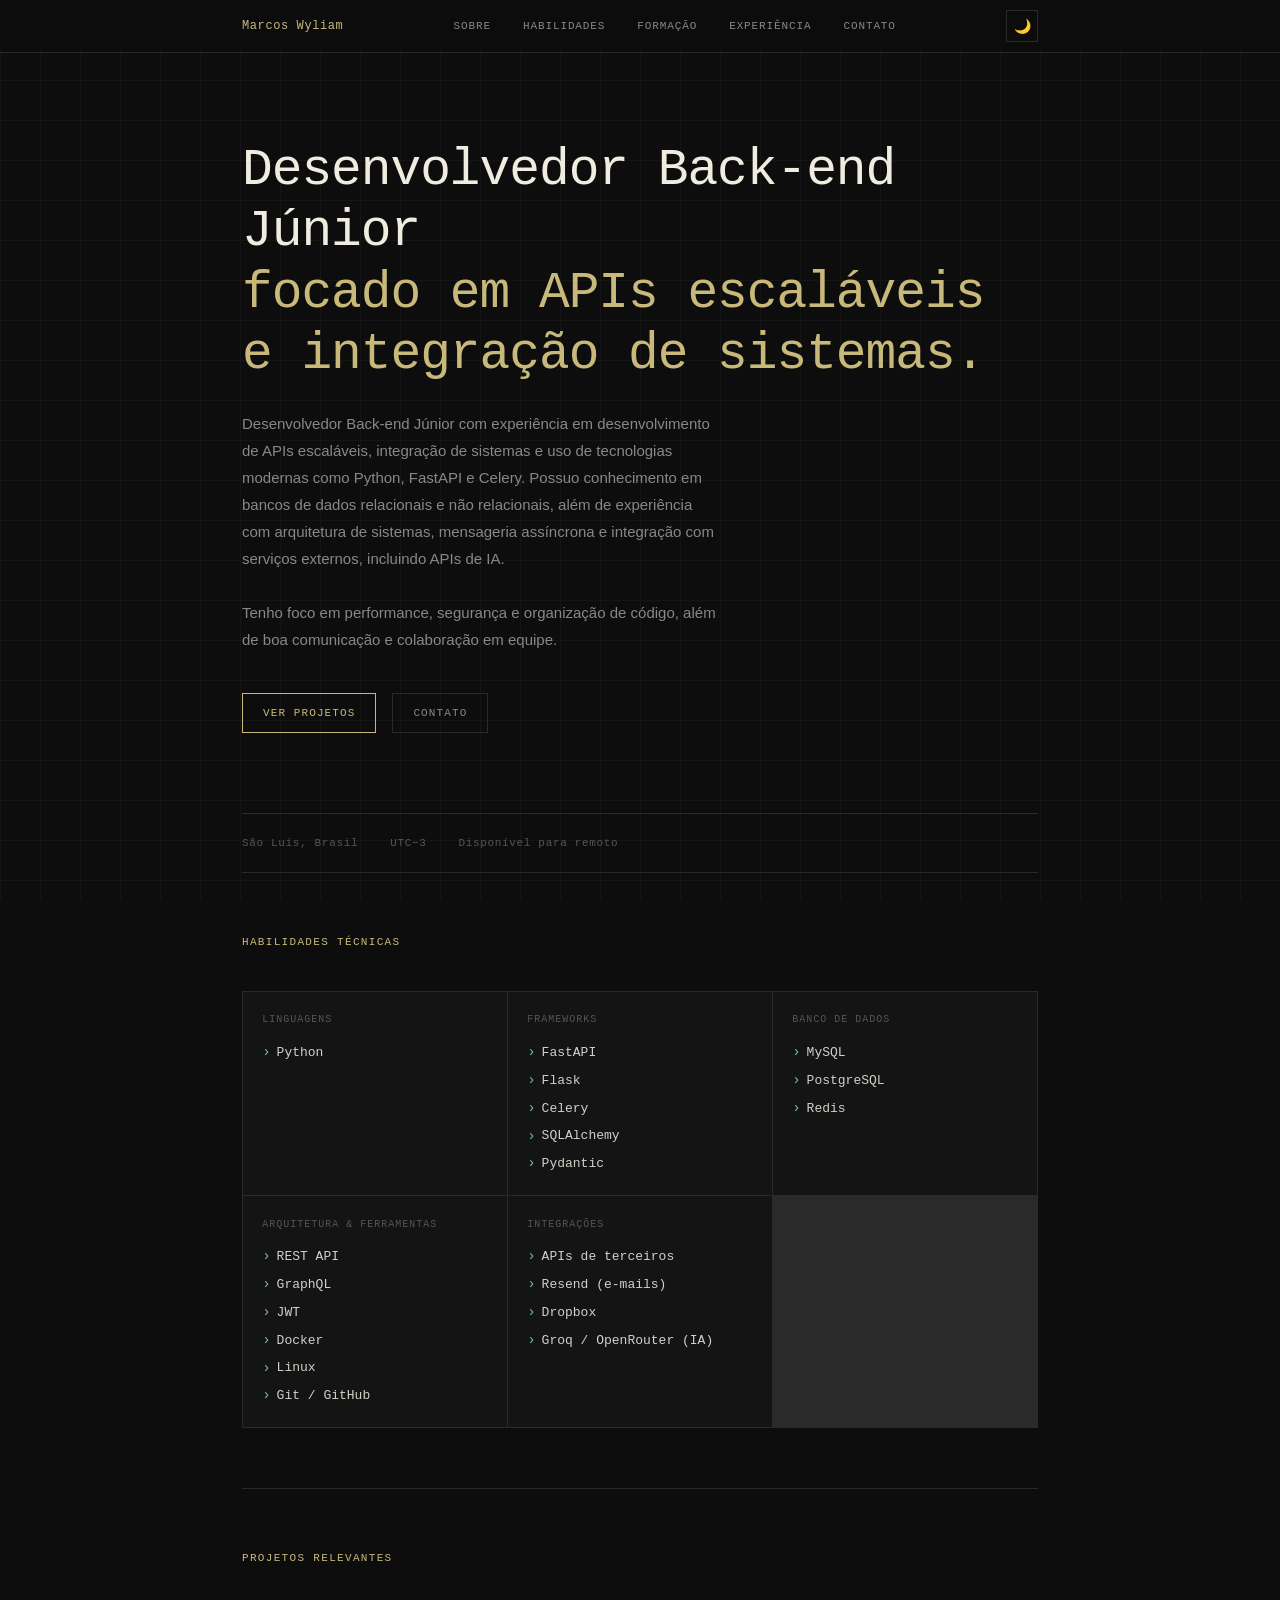
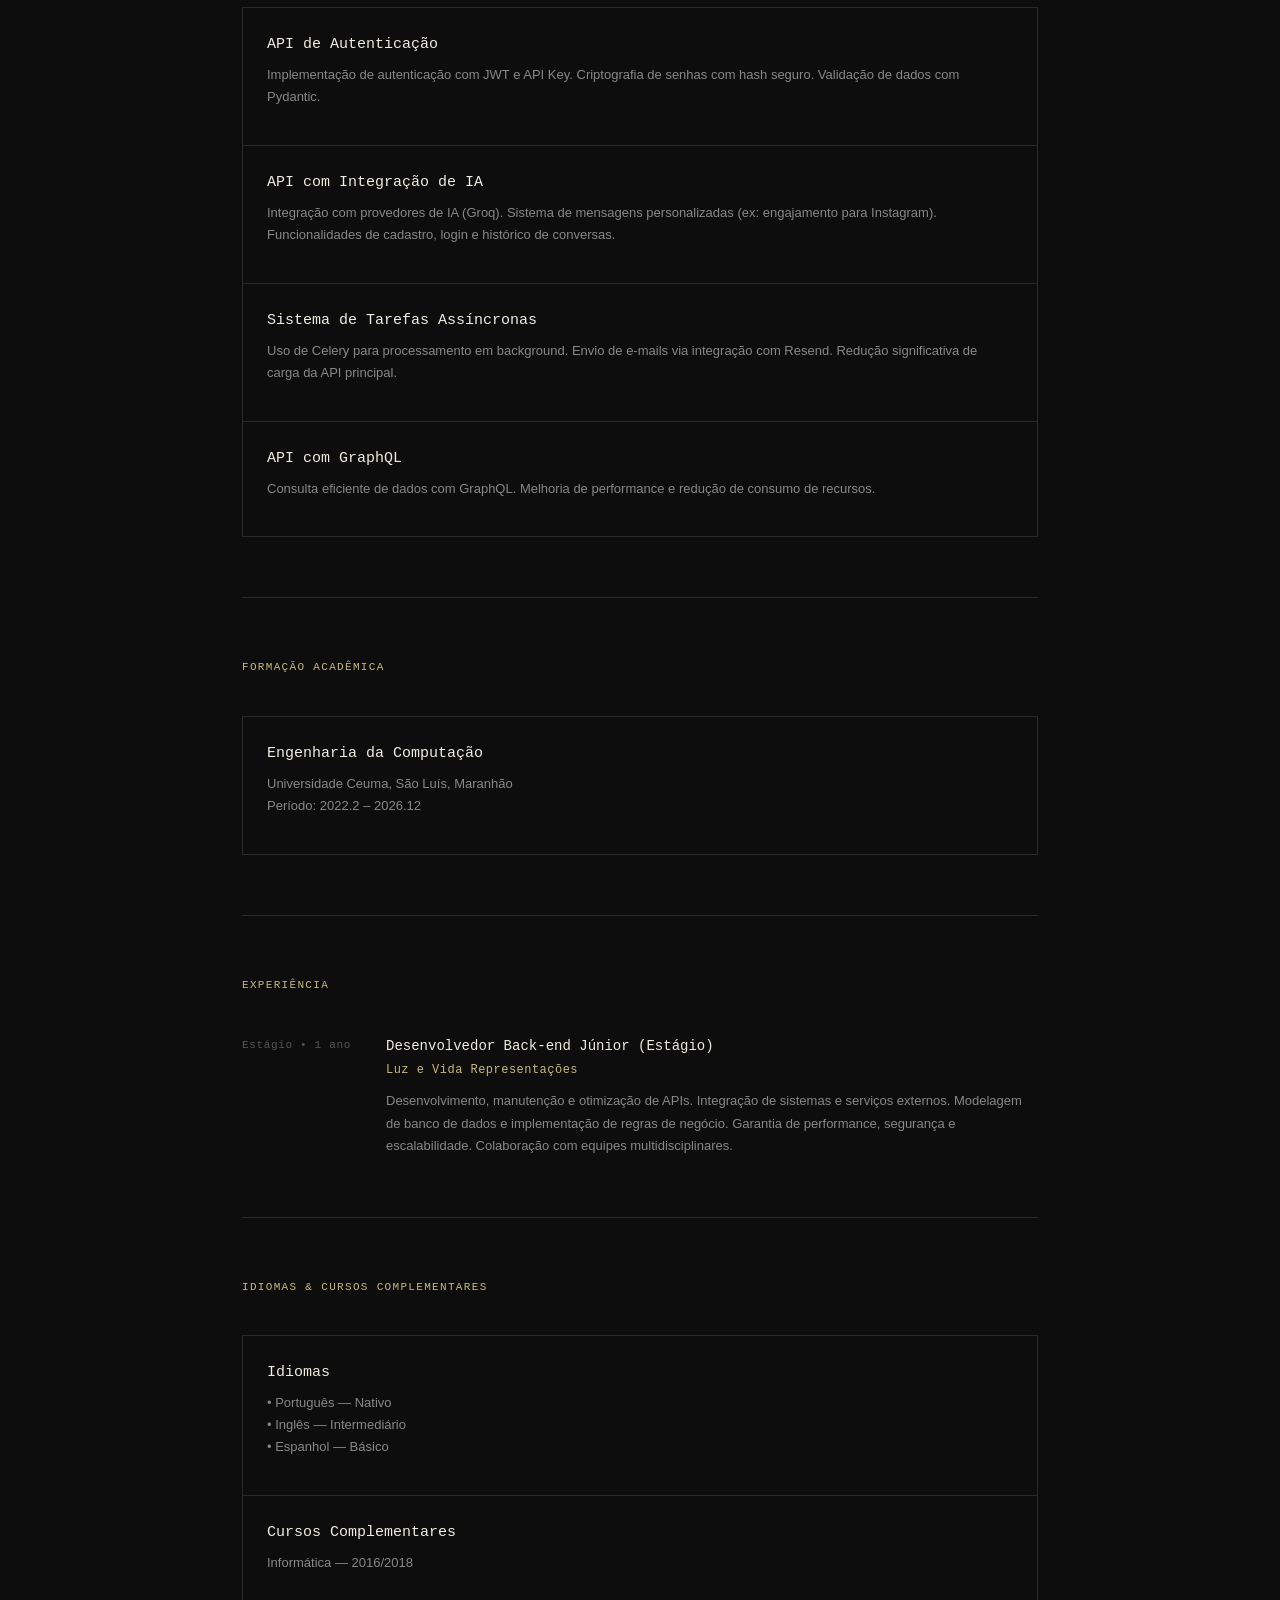
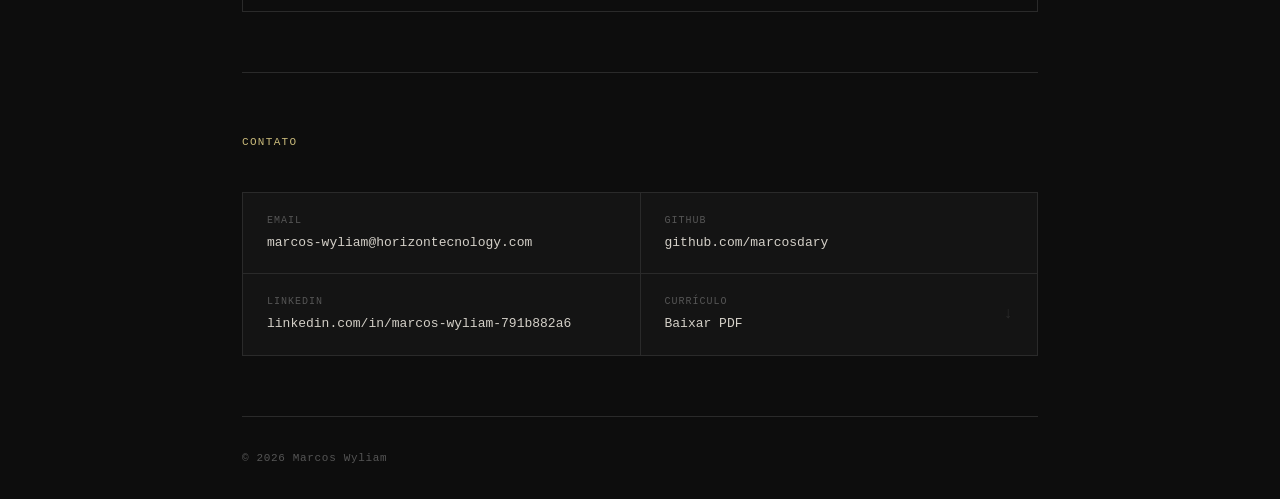
==== index.html @ 1552c77a "Novas alterações na formação" ====
<!DOCTYPE html>
<html lang="pt-BR">
<head>
<meta charset="UTF-8">
<meta name="viewport" content="width=device-width, initial-scale=1.0">
<title>Marcos Wyliam — Backend Engineer</title>

<link href="https://fonts.googleapis.com/css2?family=Inter:wght@300;400;500;600&display=swap" rel="stylesheet">
<link rel="stylesheet" href="css/index.css">

</head>
<body>

<nav>
  <div class="inner">
    <span class="nav-logo">Marcos Wyliam</span>
    <ul class="nav-links">
      <li><a href="sobre.html" class="active">Sobre</a></li>
      <li><a href="#stack">Habilidades</a></li>
      <li><a href="#formacao">Formação</a></li>
      <li><a href="#exp">Experiência</a></li>
      <li><a href="#contato">Contato</a></li>
    </ul>
    <button id="theme-toggle" class="theme-toggle">
    🌙
    </button>
  </div>
</nav>

<div class="container">

<!-- HERO -->
<section class="hero">

  <h1 class="fade-in">
    Desenvolvedor Back-end Júnior<br>
    <span>focado em APIs escaláveis e integração de sistemas.</span>
  </h1>

  <p class="hero-desc fade-in">
    Desenvolvedor Back-end Júnior com experiência em desenvolvimento de APIs escaláveis, integração de sistemas e uso de tecnologias modernas como Python, FastAPI e Celery. Possuo conhecimento em bancos de dados relacionais e não relacionais, além de experiência com arquitetura de sistemas, mensageria assíncrona e integração com serviços externos, incluindo APIs de IA.<br><br>
    Tenho foco em performance, segurança e organização de código, além de boa comunicação e colaboração em equipe.
  </p>

  <div class="hero-actions fade-in">
    <a href="#projetos" class="btn btn-primary">Ver projetos</a>
    <a href="#contato" class="btn btn-ghost">Contato</a>
  </div>

</section>

<!-- QUICK INFO -->
<div class="status-bar">
  <div class="status-item">
    <span>São Luís, Brasil</span>
  </div>
  <div class="status-item">
    <span>UTC−3</span>
  </div>
  <div class="status-item">
    <span>Disponível para remoto</span>
  </div>
</div>

<!-- STACK -->
<section id="stack">
  <div class="section-header">
    <span class="section-title">Habilidades Técnicas</span>
  </div>

  <div class="skills-grid">

    <div class="skill-cell">
      <div class="skill-cat">Linguagens</div>
      <ul class="skill-list">
        <li>Python</li>
      </ul>
    </div>

    <div class="skill-cell">
      <div class="skill-cat">Frameworks</div>
      <ul class="skill-list">
        <li>FastAPI</li>
        <li>Flask</li>
        <li>Celery</li>
        <li>SQLAlchemy</li>
        <li>Pydantic</li>
      </ul>
    </div>

    <div class="skill-cell">
      <div class="skill-cat">Banco de Dados</div>
      <ul class="skill-list">
        <li>MySQL</li>
        <li>PostgreSQL</li>
        <li>Redis</li>
      </ul>
    </div>

    <div class="skill-cell">
      <div class="skill-cat">Arquitetura &amp; Ferramentas</div>
      <ul class="skill-list">
        <li>REST API</li>
        <li>GraphQL</li>
        <li>JWT</li>
        <li>Docker</li>
        <li>Linux</li>
        <li>Git / GitHub</li>
      </ul>
    </div>

    <div class="skill-cell">
      <div class="skill-cat">Integrações</div>
      <ul class="skill-list">
        <li>APIs de terceiros</li>
        <li>Resend (e-mails)</li>
        <li>Dropbox</li>
        <li>Groq / OpenRouter (IA)</li>
      </ul>
    </div>

  </div>
</section>

<!-- PROJETOS -->
<section id="projetos">

  <div class="section-header">
    <span class="section-title">Projetos Relevantes</span>
  </div>

  <div class="projects-list">

    <div class="project-item">
      <div>
        <div class="project-title">API de Autenticação</div>
        <p class="project-desc">
          Implementação de autenticação com JWT e API Key. Criptografia de senhas com hash seguro. Validação de dados com Pydantic.
        </p>
      </div>
    </div>

    <div class="project-item">
      <div>
        <div class="project-title">API com Integração de IA</div>
        <p class="project-desc">
          Integração com provedores de IA (Groq). Sistema de mensagens personalizadas (ex: engajamento para Instagram). Funcionalidades de cadastro, login e histórico de conversas.
        </p>
      </div>
    </div>

    <div class="project-item">
      <div>
        <div class="project-title">Sistema de Tarefas Assíncronas</div>
        <p class="project-desc">
          Uso de Celery para processamento em background. Envio de e-mails via integração com Resend. Redução significativa de carga da API principal.
        </p>
      </div>
    </div>

    <div class="project-item">
      <div>
        <div class="project-title">API com GraphQL</div>
        <p class="project-desc">
          Consulta eficiente de dados com GraphQL. Melhoria de performance e redução de consumo de recursos.
        </p>
      </div>
    </div>

  </div>

</section>

<!-- FORMAÇÃO ACADÊMICA -->
<section id="formacao">

  <div class="section-header">
    <span class="section-title">Formação Acadêmica</span>
  </div>

  <div class="projects-list">

    <div class="project-item">
      <div>
        <div class="project-title">Engenharia da Computação</div>
        <p class="project-desc">
          Universidade Ceuma, São Luís, Maranhão<br>
          Período: 2022.2 – 2026.12
        </p>
      </div>
    </div>

  </div>

</section>

<!-- EXPERIÊNCIA -->
<section id="exp">

  <div class="section-header">
    <span class="section-title">Experiência</span>
  </div>

  <div class="exp-list">

    <div class="exp-item">
      <div class="exp-date">Estágio • 1 ano</div>
      <div>
        <div class="exp-role">Desenvolvedor Back-end Júnior (Estágio)</div>
        <div class="exp-company">Luz e Vida Representações</div>
        <p class="exp-desc">
          Desenvolvimento, manutenção e otimização de APIs. Integração de sistemas e serviços externos. Modelagem de banco de dados e implementação de regras de negócio. Garantia de performance, segurança e escalabilidade. Colaboração com equipes multidisciplinares.
        </p>
      </div>
    </div>

  </div>

</section>

<!-- IDIOMAS E CURSOS (reutilizando visual de projetos) -->
<section id="idiomas-cursos">

  <div class="section-header">
    <span class="section-title">Idiomas &amp; Cursos Complementares</span>
  </div>

  <div class="projects-list">

    <div class="project-item">
      <div>
        <div class="project-title">Idiomas</div>
        <p class="project-desc">
          • Português — Nativo<br>
          • Inglês — Intermediário<br>
          • Espanhol — Básico
        </p>
      </div>
    </div>

    <div class="project-item">
      <div>
        <div class="project-title">Cursos Complementares</div>
        <p class="project-desc">
          Informática — 2016/2018
        </p>
      </div>
    </div>

  </div>

</section>

<!-- CONTATO -->
<section id="contato">

  <div class="section-header">
    <span class="section-title">Contato</span>
  </div>

  <div class="contact-grid">

    <a class="contact-item" href="mailto:marcos-wyliam@horizontecnology.com">
      <div>
        <div class="contact-label">Email</div>
        <div class="contact-value">marcos-wyliam@horizontecnology.com</div>
      </div>
    </a>

    <a class="contact-item" href="https://github.com/marcosdary" target="_blank">
      <div>
        <div class="contact-label">GitHub</div>
        <div class="contact-value">github.com/marcosdary</div>
      </div>
    </a>

    <a class="contact-item" href="https://www.linkedin.com/in/marcos-wyliam-791b882a6/" target="_blank">
      <div>
        <div class="contact-label">LinkedIn</div>
        <div class="contact-value">linkedin.com/in/marcos-wyliam-791b882a6</div>
      </div>
    </a>

    <a class="contact-item" href="https://www.dropbox.com/scl/fi/s6e918vzge4zmp6oiteqc/Curr-culo-T-cnico.pdf?rlkey=0v9rh2v0jtq3ffehsfqm27zob&st=6l5jynys&dl=1" target="_blank">
      <div>
        <div class="contact-label">Currículo</div>
        <div class="contact-value">Baixar PDF</div>
      </div>
      <span class="contact-icon">↓</span>
    </a>

  </div>

</section>

<footer>
  <span>© 2026 Marcos Wyliam</span>
</footer>

</div>

<script src="js/index.js"></script>

</body>
</html>
---- css/index.css ----
*, *::before, *::after { box-sizing: border-box; margin: 0; padding: 0; }

/* TEMA ESCURO — padrão */
:root {
    --bg: #0d0d0d;
    --bg2: #141414;
    --bg3: #1a1a1a;
    --line: #2a2a2a;
    --muted: #555;
    --sub: #888;
    --text: #d4d0c8;
    --bright: #f0ece0;
    --accent: #c8b97a;
    --accent2: #7ab8c8;
    --green: #7ac87a;
    --red: #c87a7a;
    --font-mono: 'IBM Plex Mono', monospace;
    --font-sans: 'IBM Plex Sans', sans-serif;
    --nav-bg: rgba(13,13,13,0.85);
}

/* TEMA CLARO */
[data-theme="light"] {
    --bg: #f5f3ee;
    --bg2: #eeece6;
    --bg3: #e6e3da;
    --line: #d0cdc4;
    --muted: #a09d94;
    --sub: #6b6860;
    --text: #2e2c28;
    --bright: #1a1816;
    --accent: #8a6a1a;
    --accent2: #1a6a8a;
    --green: #2a7a2a;
    --red: #8a2a2a;
    --nav-bg: rgba(245,243,238,0.88);
}

html { scroll-behavior: smooth; }

body {
    background: var(--bg);
    color: var(--text);
    font-family: var(--font-mono);
    font-size: 14px;
    line-height: 1.7;
    min-height: 100vh;
    transition: background 0.3s ease, color 0.3s ease;
}

a { color: inherit; text-decoration: none; }

/* GRID LINES */
body::before {
    content: '';
    position: fixed;
    inset: 0;
    background-image:
      linear-gradient(var(--line) 1px, transparent 1px),
      linear-gradient(90deg, var(--line) 1px, transparent 1px);
    background-size: 40px 40px;
    opacity: 0.3;
    pointer-events: none;
    z-index: 0;
    transition: opacity 0.3s ease;
}

[data-theme="light"] body::before {
    opacity: 0.4;
}

.container {
    max-width: 860px;
    margin: 0 auto;
    padding: 0 2rem;
    position: relative;
    z-index: 1;
}

/* NAV */
nav {
    position: fixed;
    top: 0; left: 0; right: 0;
    z-index: 100;
    background: var(--nav-bg);
    backdrop-filter: blur(12px);
    border-bottom: 1px solid var(--line);
    transition: background 0.3s ease, border-color 0.3s ease;
}

nav .inner {
    max-width: 860px;
    margin: 0 auto;
    padding: 0 2rem;
    display: flex;
    align-items: center;
    justify-content: space-between;
    height: 52px;
}

.nav-logo {
    font-size: 12px;
    color: var(--accent);
    letter-spacing: 0.05em;
}

.nav-links {
    display: flex;
    gap: 2rem;
    list-style: none;
}

.nav-links a {
    font-size: 11px;
    color: var(--sub);
    letter-spacing: 0.08em;
    text-transform: uppercase;
    transition: color 0.2s;
}

.nav-links a:hover { color: var(--bright); }

/* THEME TOGGLE */
#theme-toggle {
    background: transparent;
    border: 1px solid var(--line);
    color: var(--sub);
    font-size: 14px;
    width: 32px;
    height: 32px;
    cursor: pointer;
    display: flex;
    align-items: center;
    justify-content: center;
    transition: border-color 0.2s, background 0.2s;
    line-height: 1;
}

#theme-toggle:hover {
    border-color: var(--accent);
    background: var(--bg2);
}

/* HERO */
.hero {
    padding: 140px 0 80px;
    border-bottom: 1px solid var(--line);
}

.hero-tag {
    font-size: 11px;
    color: var(--accent);
    letter-spacing: 0.12em;
    text-transform: uppercase;
    margin-bottom: 1.5rem;
    display: flex;
    align-items: center;
    gap: 8px;
}

.hero-tag::before {
    content: '';
    display: inline-block;
    width: 24px;
    height: 1px;
    background: var(--accent);
}

.hero h1 {
    font-family: var(--font-mono);
    font-size: clamp(2rem, 5vw, 3.2rem);
    font-weight: 300;
    color: var(--bright);
    line-height: 1.2;
    margin-bottom: 1.5rem;
    letter-spacing: -0.02em;
}

.hero h1 span {
    color: var(--accent);
}

.hero-desc {
    font-family: var(--font-sans);
    font-size: 15px;
    font-weight: 300;
    color: var(--sub);
    max-width: 480px;
    line-height: 1.8;
    margin-bottom: 2.5rem;
}

.hero-actions {
    display: flex;
    gap: 1rem;
    flex-wrap: wrap;
}

.btn {
    font-family: var(--font-mono);
    font-size: 11px;
    letter-spacing: 0.1em;
    text-transform: uppercase;
    padding: 10px 20px;
    border: 1px solid;
    cursor: pointer;
    transition: all 0.2s;
    display: inline-block;
}

.btn-primary {
    border-color: var(--accent);
    color: var(--accent);
    background: transparent;
}

.btn-primary:hover {
    background: var(--accent);
    color: var(--bg);
}

.btn-ghost {
    border-color: var(--line);
    color: var(--sub);
    background: transparent;
}

.btn-ghost:hover {
    border-color: var(--sub);
    color: var(--text);
}

/* STATUS */
.status-bar {
    display: flex;
    gap: 2rem;
    flex-wrap: wrap;
    padding: 1.2rem 0;
    border-bottom: 1px solid var(--line);
    font-size: 11px;
    color: var(--muted);
    letter-spacing: 0.06em;
}

.status-item {
    display: flex;
    align-items: center;
    gap: 6px;
}

.dot {
    width: 6px;
    height: 6px;
    border-radius: 50%;
    background: var(--green);
    animation: pulse 2s ease-in-out infinite;
}

@keyframes pulse {
    0%, 100% { opacity: 1; }
    50% { opacity: 0.4; }
}

/* SECTION */
section {
    padding: 60px 0;
    border-bottom: 1px solid var(--line);
}

.section-header {
    display: flex;
    align-items: center;
    gap: 12px;
    margin-bottom: 2.5rem;
}

.section-num {
    font-size: 11px;
    color: var(--muted);
    letter-spacing: 0.1em;
    min-width: 28px;
}

.section-title {
    font-size: 11px;
    color: var(--accent);
    letter-spacing: 0.12em;
    text-transform: uppercase;
}

.section-line {
    flex: 1;
    height: 1px;
    background: var(--line);
}

/* SKILLS */
.skills-grid {
    display: grid;
    grid-template-columns: repeat(auto-fill, minmax(200px, 1fr));
    gap: 1px;
    background: var(--line);
    border: 1px solid var(--line);
}

.skill-cell {
    background: var(--bg2);
    padding: 1.2rem;
    transition: background 0.2s;
}

.skill-cell:hover { background: var(--bg3); }

.skill-cat {
    font-size: 10px;
    color: var(--muted);
    letter-spacing: 0.1em;
    text-transform: uppercase;
    margin-bottom: 0.8rem;
}

.skill-list {
    list-style: none;
    display: flex;
    flex-direction: column;
    gap: 4px;
}

.skill-list li {
    font-size: 13px;
    color: var(--text);
    display: flex;
    align-items: center;
    gap: 6px;
}

.skill-list li::before {
    content: '›';
    color: var(--accent2);
    font-size: 14px;
}

/* PROJECTS */
.projects-list {
    display: flex;
    flex-direction: column;
    gap: 0;
}

.project-item {
    border: 1px solid var(--line);
    margin-top: -1px;
    display: grid;
    grid-template-columns: 1fr auto;
    gap: 1.5rem;
    padding: 1.5rem;
    transition: background 0.2s;
    cursor: pointer;
    align-items: start;
}

.project-item:hover { background: var(--bg2); }

.project-meta {
    display: flex;
    align-items: center;
    gap: 8px;
    margin-bottom: 0.5rem;
}

.project-num {
    font-size: 10px;
    color: var(--muted);
    letter-spacing: 0.08em;
}

.project-lang {
    font-size: 10px;
    color: var(--accent2);
    border: 1px solid var(--accent2);
    padding: 1px 6px;
    letter-spacing: 0.06em;
}

.project-title {
    font-size: 15px;
    font-weight: 400;
    color: var(--bright);
    margin-bottom: 0.4rem;
}

.project-desc {
    font-family: var(--font-sans);
    font-size: 13px;
    font-weight: 300;
    color: var(--sub);
    line-height: 1.7;
    margin-bottom: 0.8rem;
}

.project-tags {
    display: flex;
    gap: 6px;
    flex-wrap: wrap;
}

.tag {
    font-size: 10px;
    color: var(--muted);
    background: var(--bg3);
    padding: 2px 8px;
    letter-spacing: 0.06em;
}

.project-arrow {
    font-size: 18px;
    color: var(--line);
    transition: color 0.2s;
    margin-top: 4px;
}

.project-item:hover .project-arrow { color: var(--accent); }

/* EXPERIENCE */
.exp-list {
    display: flex;
    flex-direction: column;
    gap: 2rem;
}

.exp-item {
    display: grid;
    grid-template-columns: 120px 1fr;
    gap: 1.5rem;
    padding-bottom: 2rem;
    border-bottom: 1px solid var(--line);
}

.exp-item:last-child { border-bottom: none; padding-bottom: 0; }

.exp-date {
    font-size: 11px;
    color: var(--muted);
    letter-spacing: 0.06em;
    padding-top: 2px;
    line-height: 1.6;
}

.exp-role {
    font-size: 14px;
    color: var(--bright);
    margin-bottom: 2px;
}

.exp-company {
    font-size: 12px;
    color: var(--accent);
    margin-bottom: 0.6rem;
    letter-spacing: 0.04em;
}

.exp-desc {
    font-family: var(--font-sans);
    font-size: 13px;
    font-weight: 300;
    color: var(--sub);
    line-height: 1.7;
}

/* CONTACT */
.contact-grid {
    display: grid;
    grid-template-columns: 1fr 1fr;
    gap: 1px;
    background: var(--line);
    border: 1px solid var(--line);
}

.contact-item {
    background: var(--bg2);
    padding: 1.2rem 1.5rem;
    display: flex;
    align-items: center;
    justify-content: space-between;
    transition: background 0.2s;
    cursor: pointer;
}

.contact-item:hover { background: var(--bg3); }

.contact-label {
    font-size: 10px;
    color: var(--muted);
    letter-spacing: 0.1em;
    text-transform: uppercase;
    margin-bottom: 3px;
}

.contact-value {
    font-size: 13px;
    color: var(--text);
}

.contact-icon {
    font-size: 16px;
    color: var(--line);
    transition: color 0.2s;
}

.contact-item:hover .contact-icon { color: var(--accent); }

/* FOOTER */
footer {
    padding: 2rem 0;
    display: flex;
    justify-content: space-between;
    align-items: center;
    font-size: 11px;
    color: var(--muted);
    letter-spacing: 0.06em;
    flex-wrap: wrap;
    gap: 0.5rem;
}

/* FADE IN */
.fade-in {
    opacity: 0;
    transform: translateY(16px);
    animation: fadeUp 0.5s ease forwards;
}

@keyframes fadeUp {
    to { opacity: 1; transform: translateY(0); }
}

.fade-in:nth-child(1) { animation-delay: 0.1s; }
.fade-in:nth-child(2) { animation-delay: 0.2s; }
.fade-in:nth-child(3) { animation-delay: 0.3s; }
.fade-in:nth-child(4) { animation-delay: 0.4s; }

@media (max-width: 600px) {
    .exp-item { grid-template-columns: 1fr; gap: 0.4rem; }
    .contact-grid { grid-template-columns: 1fr; }
    .hero h1 { font-size: 1.8rem; }
}
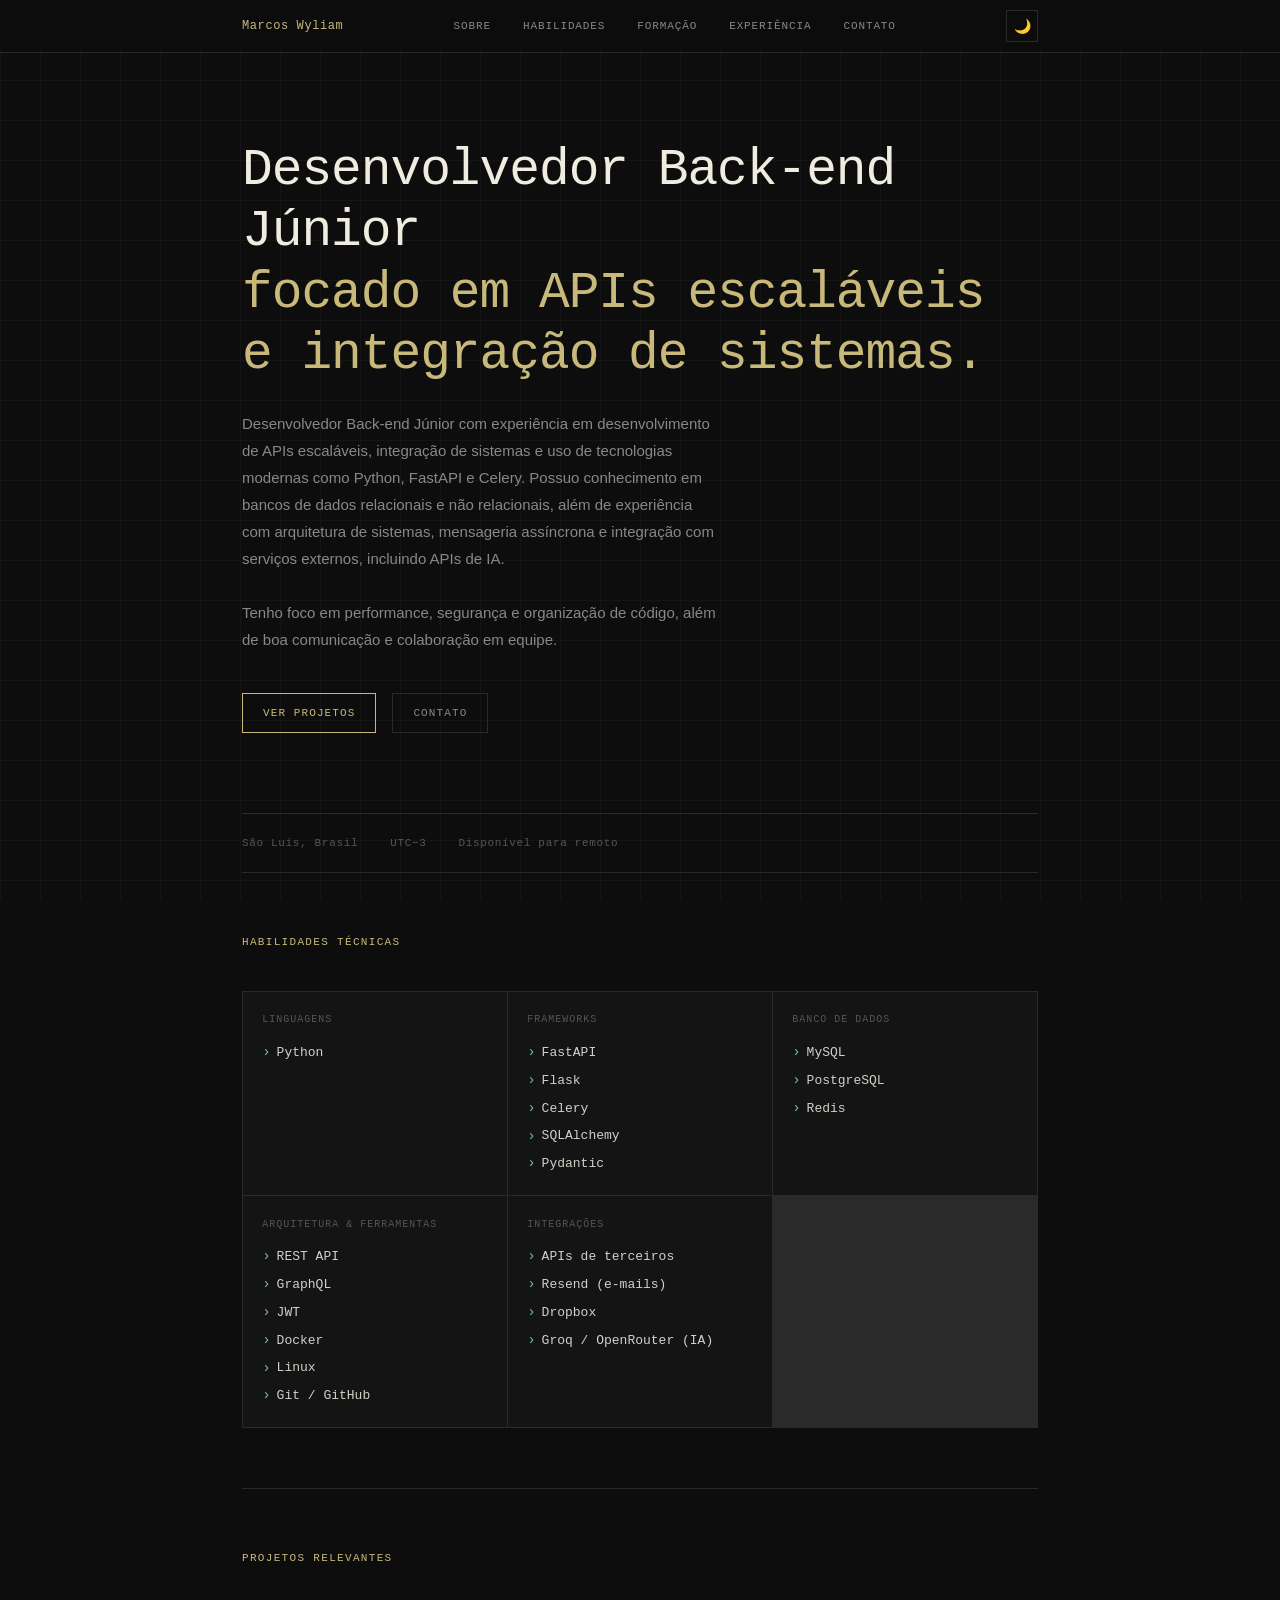
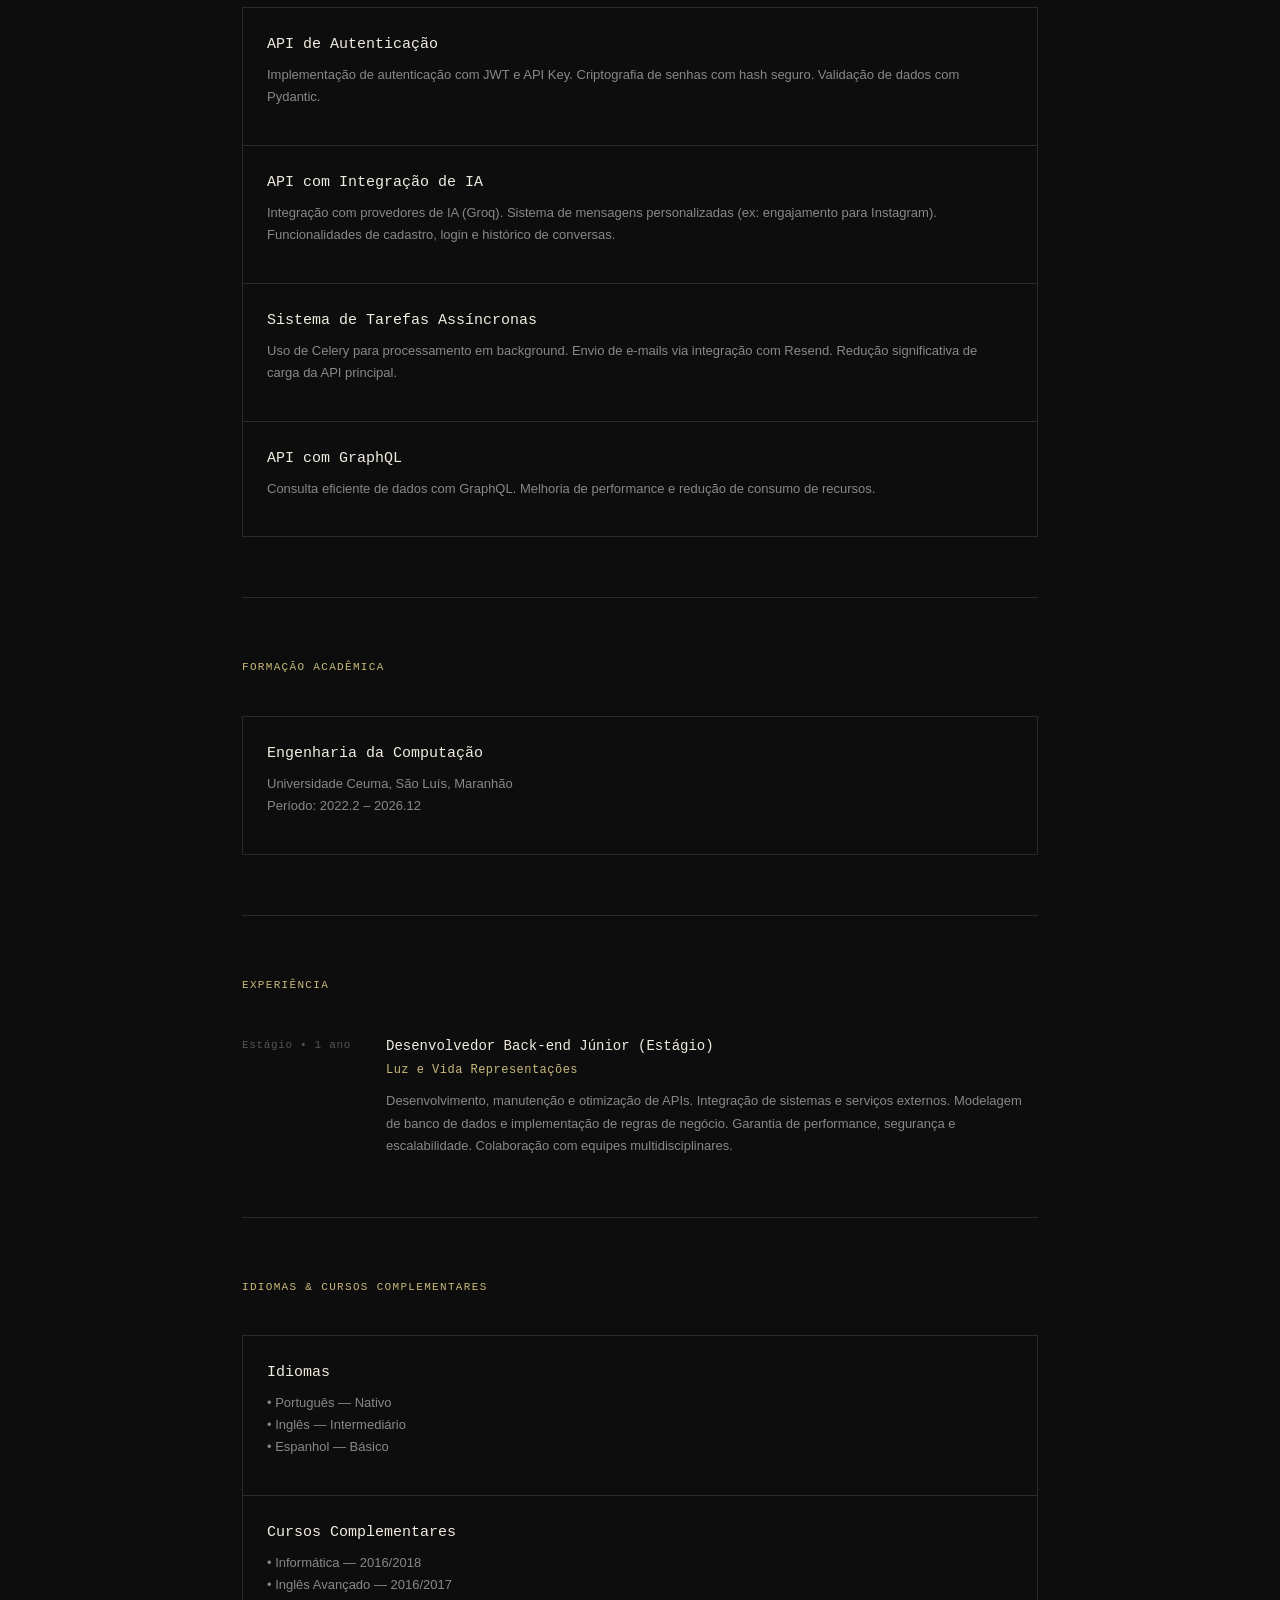
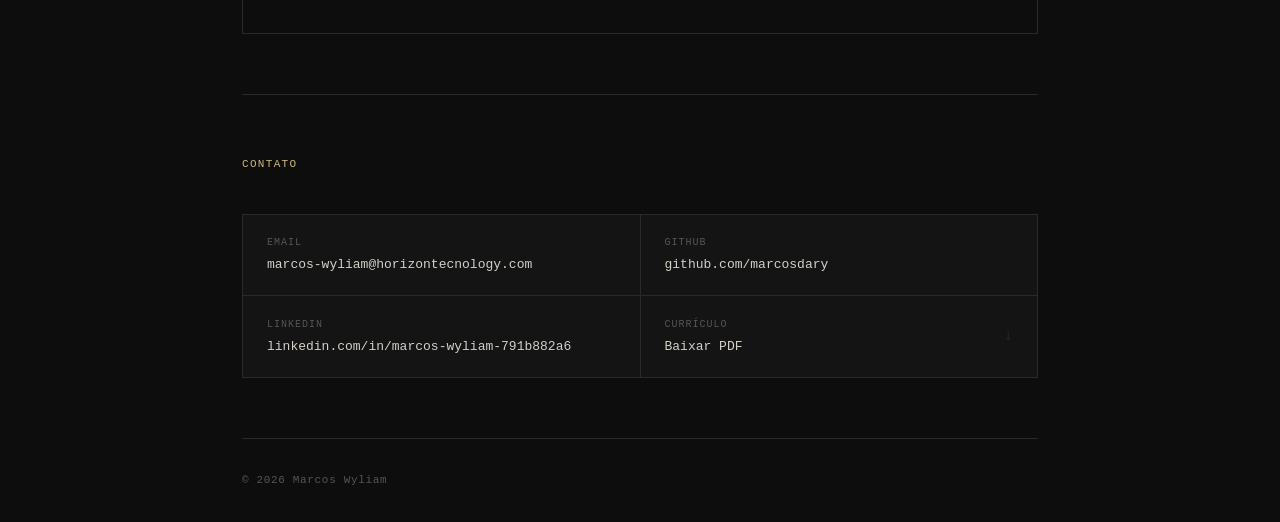
==== commit fb687e6a: "Novas alterações nas cursos complementares" ====
--- a/index.html
+++ b/index.html
@@ -242,10 +242,13 @@
       <div>
         <div class="project-title">Cursos Complementares</div>
         <p class="project-desc">
-          Informática — 2016/2018
-        </p>
-      </div>
-    </div>
+          • Informática — 2016/2018<br>
+          • Inglês Avançado — 2016/2017<br>
+        </p>
+      </div>
+    </div>
+
+    
 
   </div>
 
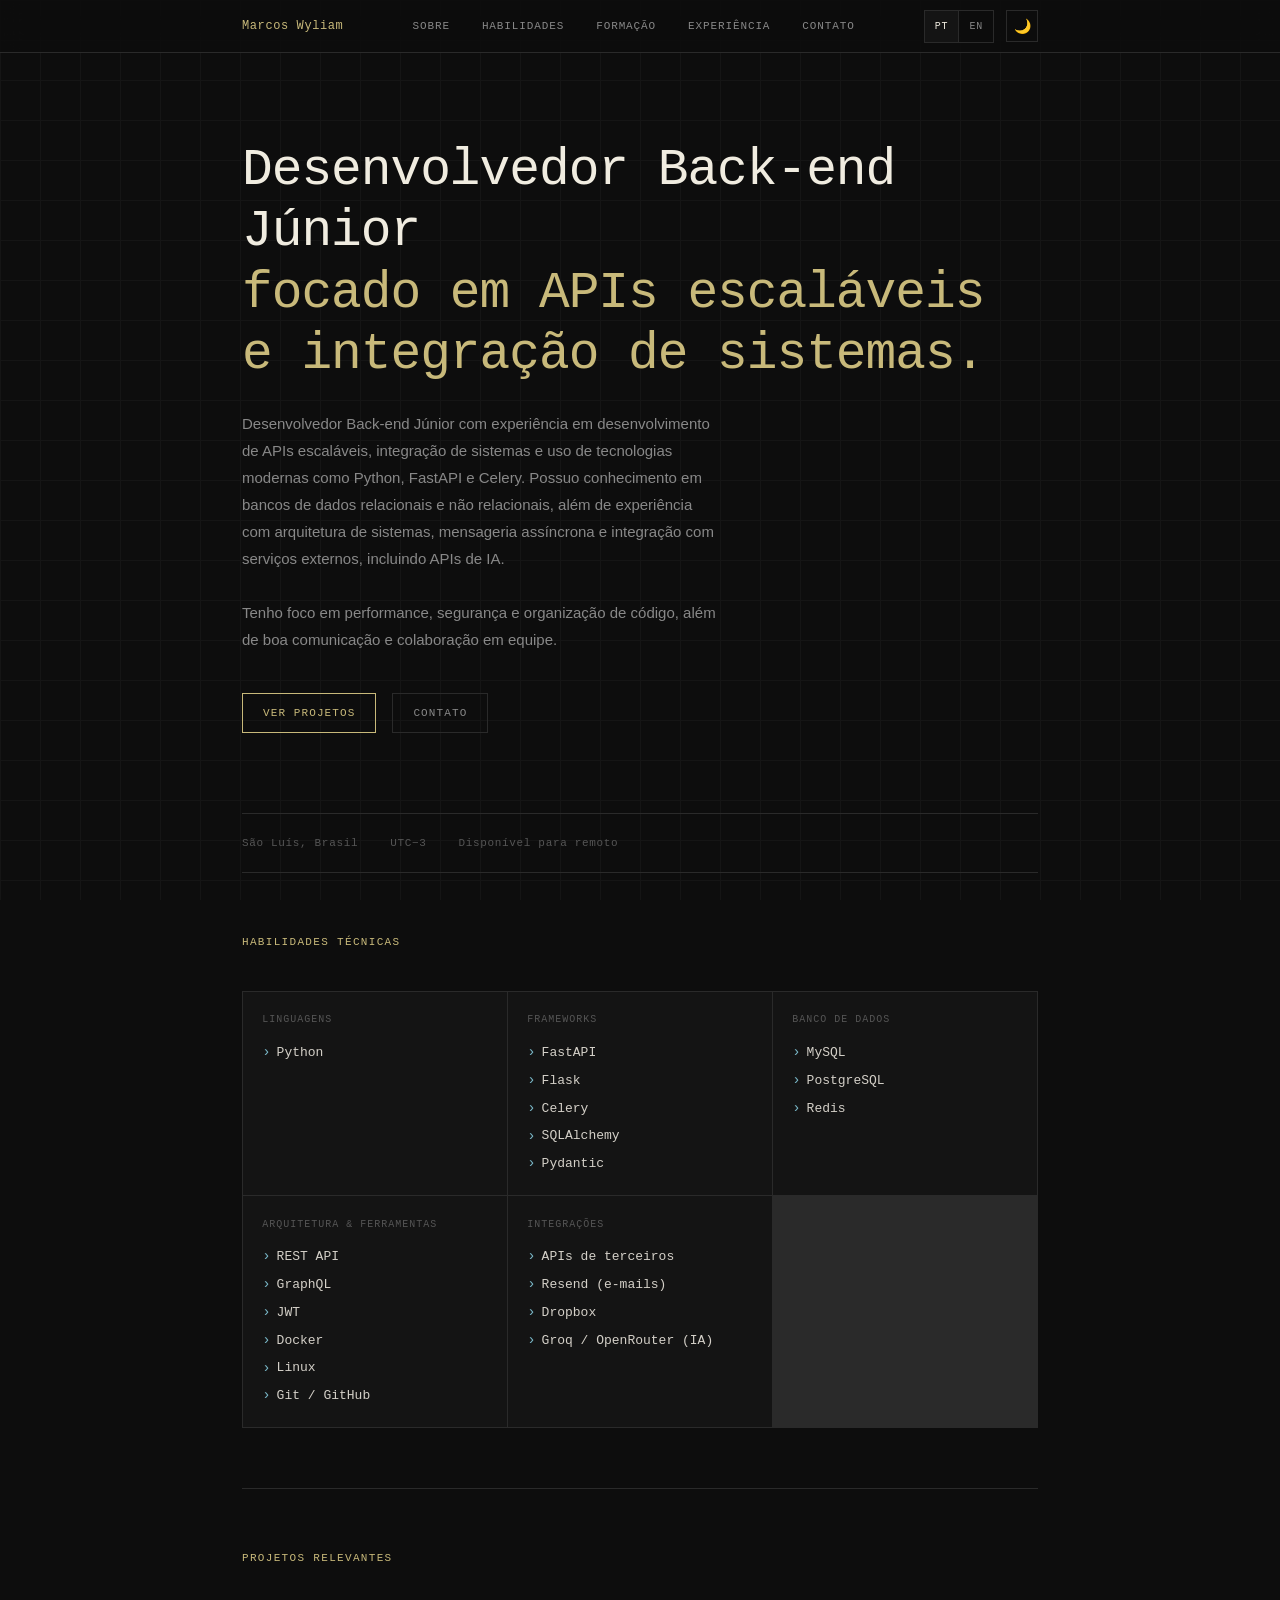
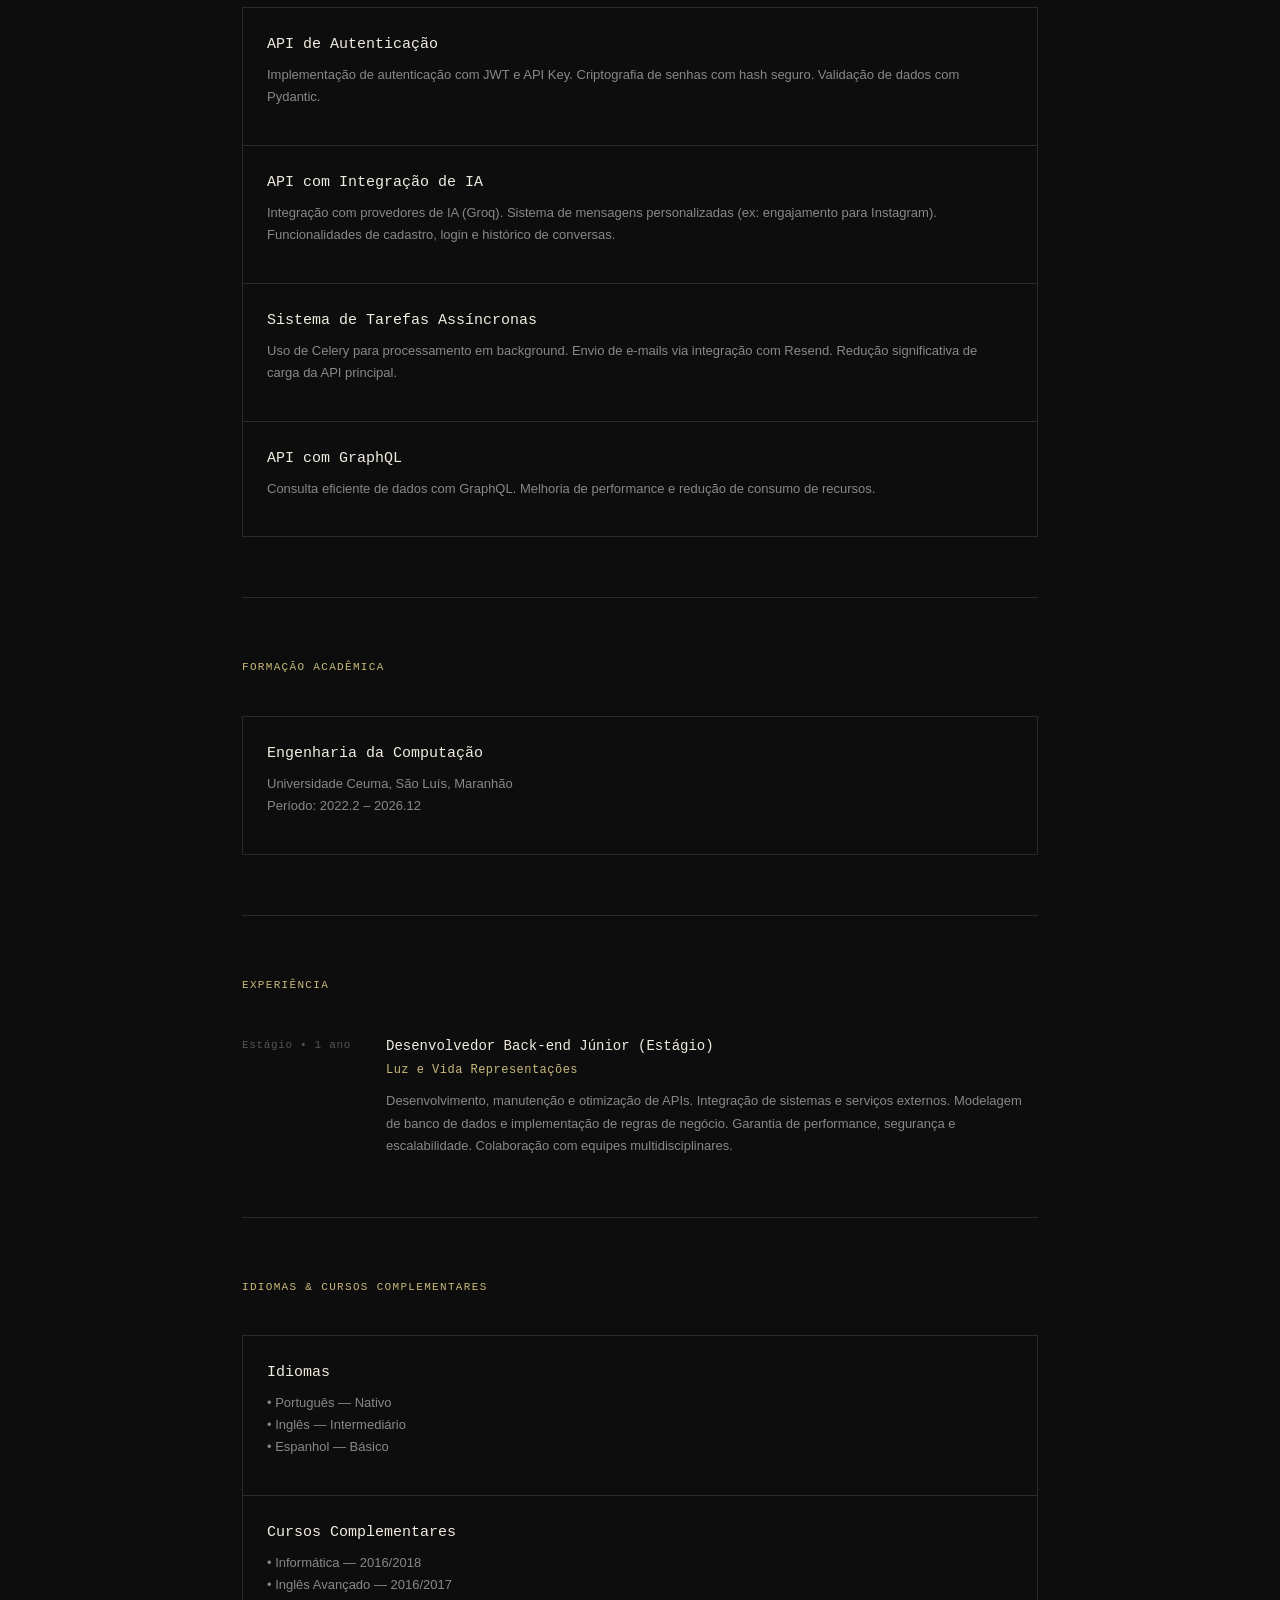
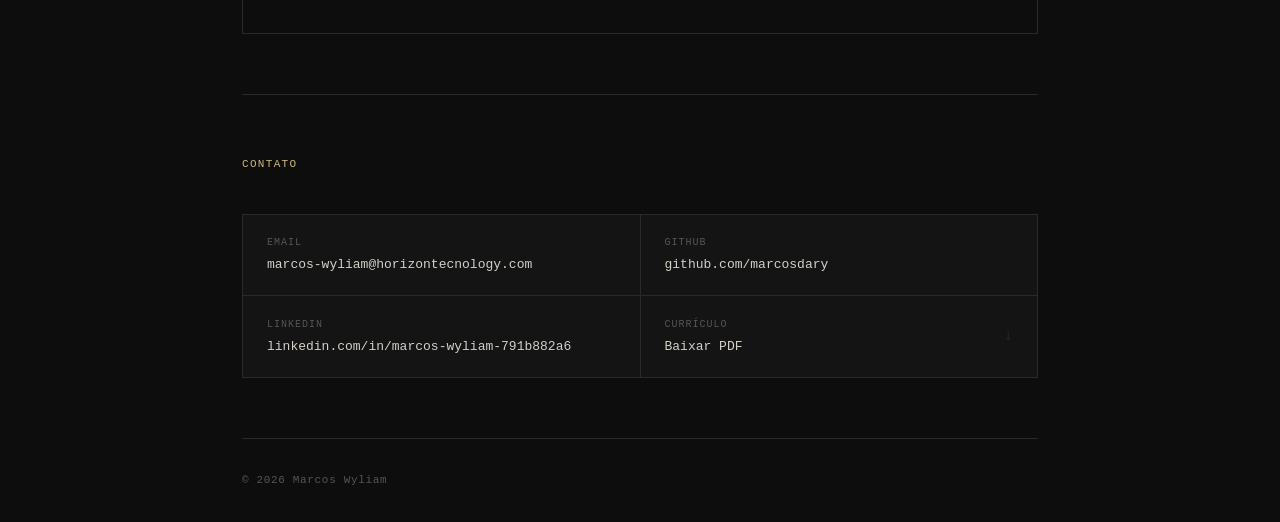
==== commit 7ad2bbed: "Novas funcionalidades" ====
--- a/index.html
+++ b/index.html
@@ -21,9 +21,15 @@
       <li><a href="#exp">Experiência</a></li>
       <li><a href="#contato">Contato</a></li>
     </ul>
-    <button id="theme-toggle" class="theme-toggle">
-    🌙
-    </button>
+    <div class="nav-actions">
+      <div class="lang-switch" aria-label="Seletor de idioma">
+        <a href="index.html" class="lang-link is-active">PT</a>
+        <a href="index-en.html" class="lang-link">EN</a>
+      </div>
+      <button id="theme-toggle" class="theme-toggle" aria-label="Alternar tema">
+      🌙
+      </button>
+    </div>
   </div>
 </nav>
 
@@ -305,4 +311,4 @@
 <script src="js/index.js"></script>
 
 </body>
-</html>+</html>
--- a/css/index.css
+++ b/css/index.css
@@ -120,6 +120,37 @@
 
 .nav-links a:hover { color: var(--bright); }
 
+.nav-actions {
+    display: flex;
+    align-items: center;
+    gap: 0.75rem;
+}
+
+.lang-switch {
+    display: flex;
+    align-items: center;
+    border: 1px solid var(--line);
+}
+
+.lang-link {
+    font-size: 10px;
+    color: var(--sub);
+    letter-spacing: 0.08em;
+    text-transform: uppercase;
+    padding: 7px 10px;
+    transition: background 0.2s, color 0.2s;
+}
+
+.lang-link + .lang-link {
+    border-left: 1px solid var(--line);
+}
+
+.lang-link:hover,
+.lang-link.is-active {
+    background: var(--bg2);
+    color: var(--bright);
+}
+
 /* THEME TOGGLE */
 #theme-toggle {
     background: transparent;
@@ -538,8 +569,25 @@
 .fade-in:nth-child(3) { animation-delay: 0.3s; }
 .fade-in:nth-child(4) { animation-delay: 0.4s; }
 
+@media (max-width: 860px) {
+    nav .inner {
+        height: auto;
+        padding-top: 0.75rem;
+        padding-bottom: 0.75rem;
+        gap: 0.75rem;
+        flex-wrap: wrap;
+    }
+
+    .nav-links {
+        order: 3;
+        width: 100%;
+        gap: 1rem;
+        flex-wrap: wrap;
+    }
+}
+
 @media (max-width: 600px) {
     .exp-item { grid-template-columns: 1fr; gap: 0.4rem; }
     .contact-grid { grid-template-columns: 1fr; }
     .hero h1 { font-size: 1.8rem; }
-}+}
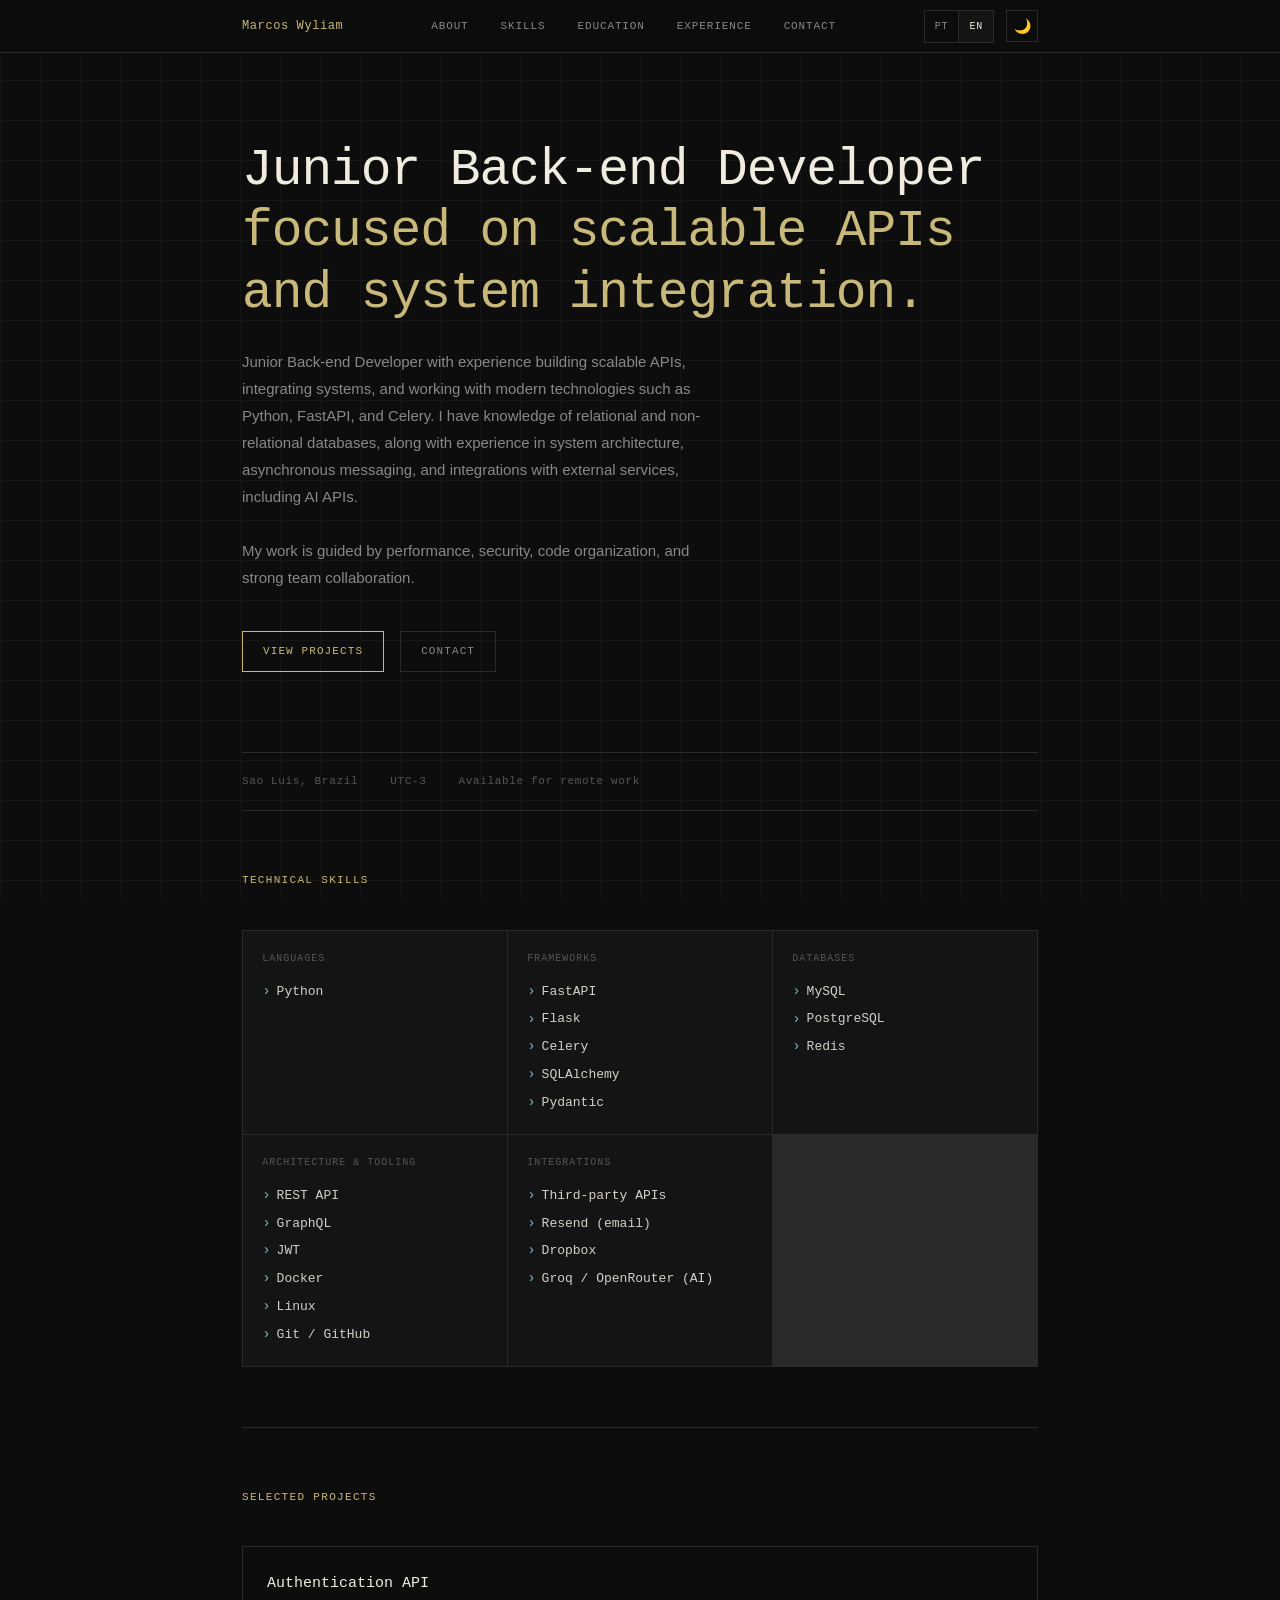
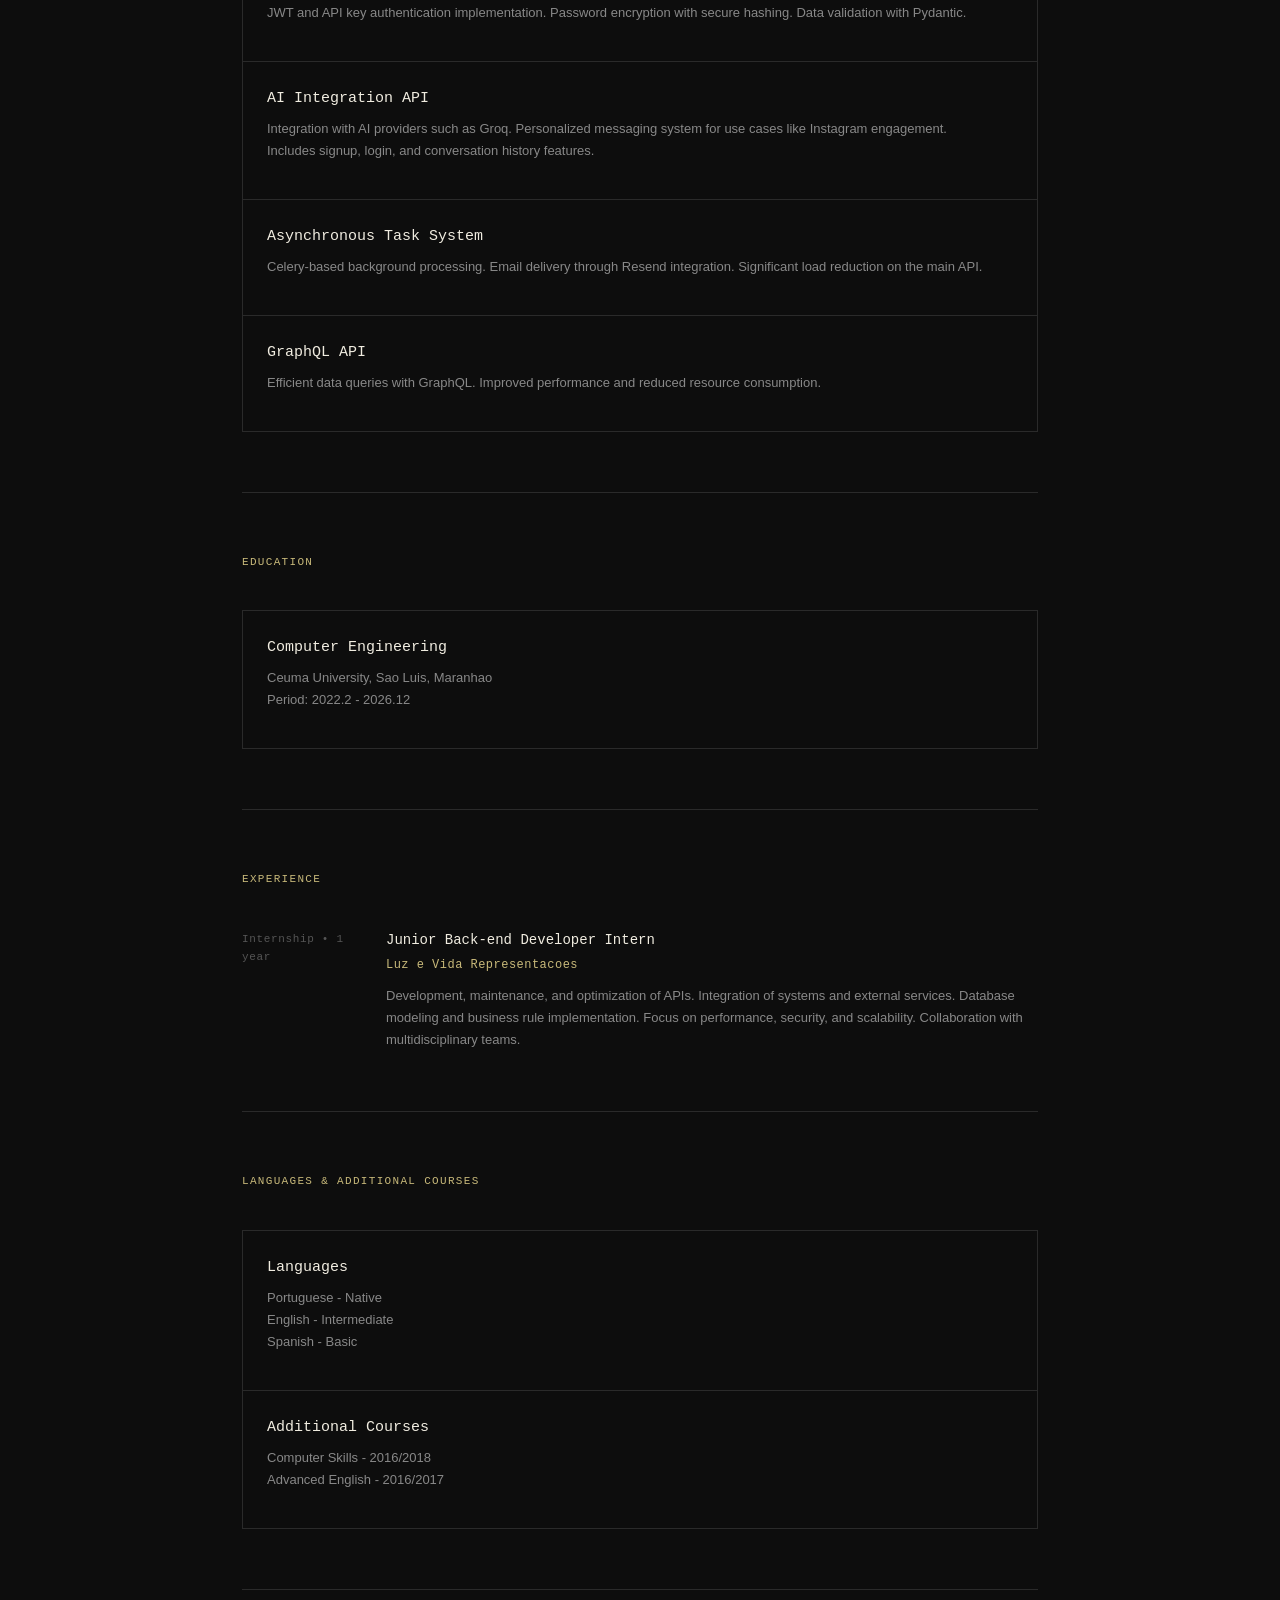
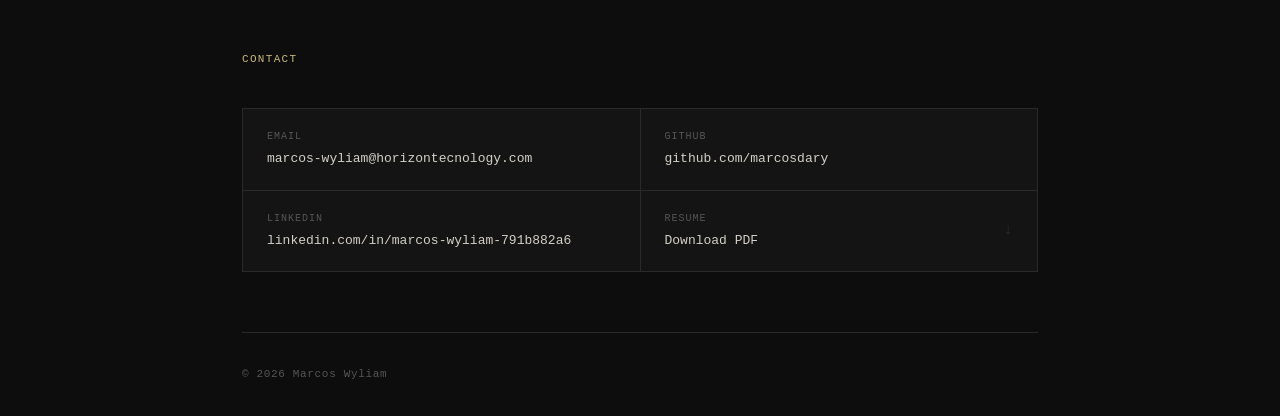
==== commit 8374b690: "Novas funcionalidades" ====
--- a/index.html
+++ b/index.html
@@ -1,9 +1,9 @@
 <!DOCTYPE html>
-<html lang="pt-BR">
+<html lang="en">
 <head>
 <meta charset="UTF-8">
 <meta name="viewport" content="width=device-width, initial-scale=1.0">
-<title>Marcos Wyliam — Backend Engineer</title>
+<title>Marcos Wyliam - Backend Engineer</title>
 
 <link href="https://fonts.googleapis.com/css2?family=Inter:wght@300;400;500;600&display=swap" rel="stylesheet">
 <link rel="stylesheet" href="css/index.css">
@@ -15,18 +15,18 @@
   <div class="inner">
     <span class="nav-logo">Marcos Wyliam</span>
     <ul class="nav-links">
-      <li><a href="sobre.html" class="active">Sobre</a></li>
-      <li><a href="#stack">Habilidades</a></li>
-      <li><a href="#formacao">Formação</a></li>
-      <li><a href="#exp">Experiência</a></li>
-      <li><a href="#contato">Contato</a></li>
+      <li><a href="sobre-en.html" class="active">About</a></li>
+      <li><a href="#stack">Skills</a></li>
+      <li><a href="#education">Education</a></li>
+      <li><a href="#experience">Experience</a></li>
+      <li><a href="#contact">Contact</a></li>
     </ul>
     <div class="nav-actions">
-      <div class="lang-switch" aria-label="Seletor de idioma">
-        <a href="index.html" class="lang-link is-active">PT</a>
-        <a href="index-en.html" class="lang-link">EN</a>
-      </div>
-      <button id="theme-toggle" class="theme-toggle" aria-label="Alternar tema">
+      <div class="lang-switch" aria-label="Language switcher">
+        <a href="index.html" class="lang-link">PT</a>
+        <a href="index-en.html" class="lang-link is-active">EN</a>
+      </div>
+      <button id="theme-toggle" class="theme-toggle" aria-label="Toggle theme">
       🌙
       </button>
     </div>
@@ -35,49 +35,46 @@
 
 <div class="container">
 
-<!-- HERO -->
 <section class="hero">
 
   <h1 class="fade-in">
-    Desenvolvedor Back-end Júnior<br>
-    <span>focado em APIs escaláveis e integração de sistemas.</span>
+    Junior Back-end Developer<br>
+    <span>focused on scalable APIs and system integration.</span>
   </h1>
 
   <p class="hero-desc fade-in">
-    Desenvolvedor Back-end Júnior com experiência em desenvolvimento de APIs escaláveis, integração de sistemas e uso de tecnologias modernas como Python, FastAPI e Celery. Possuo conhecimento em bancos de dados relacionais e não relacionais, além de experiência com arquitetura de sistemas, mensageria assíncrona e integração com serviços externos, incluindo APIs de IA.<br><br>
-    Tenho foco em performance, segurança e organização de código, além de boa comunicação e colaboração em equipe.
+    Junior Back-end Developer with experience building scalable APIs, integrating systems, and working with modern technologies such as Python, FastAPI, and Celery. I have knowledge of relational and non-relational databases, along with experience in system architecture, asynchronous messaging, and integrations with external services, including AI APIs.<br><br>
+    My work is guided by performance, security, code organization, and strong team collaboration.
   </p>
 
   <div class="hero-actions fade-in">
-    <a href="#projetos" class="btn btn-primary">Ver projetos</a>
-    <a href="#contato" class="btn btn-ghost">Contato</a>
-  </div>
-
-</section>
-
-<!-- QUICK INFO -->
+    <a href="#projects" class="btn btn-primary">View projects</a>
+    <a href="#contact" class="btn btn-ghost">Contact</a>
+  </div>
+
+</section>
+
 <div class="status-bar">
   <div class="status-item">
-    <span>São Luís, Brasil</span>
+    <span>Sao Luis, Brazil</span>
   </div>
   <div class="status-item">
-    <span>UTC−3</span>
+    <span>UTC-3</span>
   </div>
   <div class="status-item">
-    <span>Disponível para remoto</span>
+    <span>Available for remote work</span>
   </div>
 </div>
 
-<!-- STACK -->
 <section id="stack">
   <div class="section-header">
-    <span class="section-title">Habilidades Técnicas</span>
+    <span class="section-title">Technical Skills</span>
   </div>
 
   <div class="skills-grid">
 
     <div class="skill-cell">
-      <div class="skill-cat">Linguagens</div>
+      <div class="skill-cat">Languages</div>
       <ul class="skill-list">
         <li>Python</li>
       </ul>
@@ -95,7 +92,7 @@
     </div>
 
     <div class="skill-cell">
-      <div class="skill-cat">Banco de Dados</div>
+      <div class="skill-cat">Databases</div>
       <ul class="skill-list">
         <li>MySQL</li>
         <li>PostgreSQL</li>
@@ -104,7 +101,7 @@
     </div>
 
     <div class="skill-cell">
-      <div class="skill-cat">Arquitetura &amp; Ferramentas</div>
+      <div class="skill-cat">Architecture &amp; Tooling</div>
       <ul class="skill-list">
         <li>REST API</li>
         <li>GraphQL</li>
@@ -116,155 +113,148 @@
     </div>
 
     <div class="skill-cell">
-      <div class="skill-cat">Integrações</div>
-      <ul class="skill-list">
-        <li>APIs de terceiros</li>
-        <li>Resend (e-mails)</li>
+      <div class="skill-cat">Integrations</div>
+      <ul class="skill-list">
+        <li>Third-party APIs</li>
+        <li>Resend (email)</li>
         <li>Dropbox</li>
-        <li>Groq / OpenRouter (IA)</li>
-      </ul>
-    </div>
-
-  </div>
-</section>
-
-<!-- PROJETOS -->
-<section id="projetos">
-
-  <div class="section-header">
-    <span class="section-title">Projetos Relevantes</span>
+        <li>Groq / OpenRouter (AI)</li>
+      </ul>
+    </div>
+
+  </div>
+</section>
+
+<section id="projects">
+
+  <div class="section-header">
+    <span class="section-title">Selected Projects</span>
   </div>
 
   <div class="projects-list">
 
     <div class="project-item">
       <div>
-        <div class="project-title">API de Autenticação</div>
-        <p class="project-desc">
-          Implementação de autenticação com JWT e API Key. Criptografia de senhas com hash seguro. Validação de dados com Pydantic.
-        </p>
-      </div>
-    </div>
-
-    <div class="project-item">
-      <div>
-        <div class="project-title">API com Integração de IA</div>
-        <p class="project-desc">
-          Integração com provedores de IA (Groq). Sistema de mensagens personalizadas (ex: engajamento para Instagram). Funcionalidades de cadastro, login e histórico de conversas.
-        </p>
-      </div>
-    </div>
-
-    <div class="project-item">
-      <div>
-        <div class="project-title">Sistema de Tarefas Assíncronas</div>
-        <p class="project-desc">
-          Uso de Celery para processamento em background. Envio de e-mails via integração com Resend. Redução significativa de carga da API principal.
-        </p>
-      </div>
-    </div>
-
-    <div class="project-item">
-      <div>
-        <div class="project-title">API com GraphQL</div>
-        <p class="project-desc">
-          Consulta eficiente de dados com GraphQL. Melhoria de performance e redução de consumo de recursos.
-        </p>
-      </div>
-    </div>
-
-  </div>
-
-</section>
-
-<!-- FORMAÇÃO ACADÊMICA -->
-<section id="formacao">
-
-  <div class="section-header">
-    <span class="section-title">Formação Acadêmica</span>
+        <div class="project-title">Authentication API</div>
+        <p class="project-desc">
+          JWT and API key authentication implementation. Password encryption with secure hashing. Data validation with Pydantic.
+        </p>
+      </div>
+    </div>
+
+    <div class="project-item">
+      <div>
+        <div class="project-title">AI Integration API</div>
+        <p class="project-desc">
+          Integration with AI providers such as Groq. Personalized messaging system for use cases like Instagram engagement. Includes signup, login, and conversation history features.
+        </p>
+      </div>
+    </div>
+
+    <div class="project-item">
+      <div>
+        <div class="project-title">Asynchronous Task System</div>
+        <p class="project-desc">
+          Celery-based background processing. Email delivery through Resend integration. Significant load reduction on the main API.
+        </p>
+      </div>
+    </div>
+
+    <div class="project-item">
+      <div>
+        <div class="project-title">GraphQL API</div>
+        <p class="project-desc">
+          Efficient data queries with GraphQL. Improved performance and reduced resource consumption.
+        </p>
+      </div>
+    </div>
+
+  </div>
+
+</section>
+
+<section id="education">
+
+  <div class="section-header">
+    <span class="section-title">Education</span>
   </div>
 
   <div class="projects-list">
 
     <div class="project-item">
       <div>
-        <div class="project-title">Engenharia da Computação</div>
-        <p class="project-desc">
-          Universidade Ceuma, São Luís, Maranhão<br>
-          Período: 2022.2 – 2026.12
-        </p>
-      </div>
-    </div>
-
-  </div>
-
-</section>
-
-<!-- EXPERIÊNCIA -->
-<section id="exp">
-
-  <div class="section-header">
-    <span class="section-title">Experiência</span>
+        <div class="project-title">Computer Engineering</div>
+        <p class="project-desc">
+          Ceuma University, Sao Luis, Maranhao<br>
+          Period: 2022.2 - 2026.12
+        </p>
+      </div>
+    </div>
+
+  </div>
+
+</section>
+
+<section id="experience">
+
+  <div class="section-header">
+    <span class="section-title">Experience</span>
   </div>
 
   <div class="exp-list">
 
     <div class="exp-item">
-      <div class="exp-date">Estágio • 1 ano</div>
-      <div>
-        <div class="exp-role">Desenvolvedor Back-end Júnior (Estágio)</div>
-        <div class="exp-company">Luz e Vida Representações</div>
+      <div class="exp-date">Internship • 1 year</div>
+      <div>
+        <div class="exp-role">Junior Back-end Developer Intern</div>
+        <div class="exp-company">Luz e Vida Representacoes</div>
         <p class="exp-desc">
-          Desenvolvimento, manutenção e otimização de APIs. Integração de sistemas e serviços externos. Modelagem de banco de dados e implementação de regras de negócio. Garantia de performance, segurança e escalabilidade. Colaboração com equipes multidisciplinares.
-        </p>
-      </div>
-    </div>
-
-  </div>
-
-</section>
-
-<!-- IDIOMAS E CURSOS (reutilizando visual de projetos) -->
-<section id="idiomas-cursos">
-
-  <div class="section-header">
-    <span class="section-title">Idiomas &amp; Cursos Complementares</span>
+          Development, maintenance, and optimization of APIs. Integration of systems and external services. Database modeling and business rule implementation. Focus on performance, security, and scalability. Collaboration with multidisciplinary teams.
+        </p>
+      </div>
+    </div>
+
+  </div>
+
+</section>
+
+<section id="languages-courses">
+
+  <div class="section-header">
+    <span class="section-title">Languages &amp; Additional Courses</span>
   </div>
 
   <div class="projects-list">
 
     <div class="project-item">
       <div>
-        <div class="project-title">Idiomas</div>
-        <p class="project-desc">
-          • Português — Nativo<br>
-          • Inglês — Intermediário<br>
-          • Espanhol — Básico
-        </p>
-      </div>
-    </div>
-
-    <div class="project-item">
-      <div>
-        <div class="project-title">Cursos Complementares</div>
-        <p class="project-desc">
-          • Informática — 2016/2018<br>
-          • Inglês Avançado — 2016/2017<br>
-        </p>
-      </div>
-    </div>
-
-    
-
-  </div>
-
-</section>
-
-<!-- CONTATO -->
-<section id="contato">
-
-  <div class="section-header">
-    <span class="section-title">Contato</span>
+        <div class="project-title">Languages</div>
+        <p class="project-desc">
+          Portuguese - Native<br>
+          English - Intermediate<br>
+          Spanish - Basic
+        </p>
+      </div>
+    </div>
+
+    <div class="project-item">
+      <div>
+        <div class="project-title">Additional Courses</div>
+        <p class="project-desc">
+          Computer Skills - 2016/2018<br>
+          Advanced English - 2016/2017<br>
+        </p>
+      </div>
+    </div>
+
+  </div>
+
+</section>
+
+<section id="contact">
+
+  <div class="section-header">
+    <span class="section-title">Contact</span>
   </div>
 
   <div class="contact-grid">
@@ -292,8 +282,8 @@
 
     <a class="contact-item" href="https://www.dropbox.com/scl/fi/s6e918vzge4zmp6oiteqc/Curr-culo-T-cnico.pdf?rlkey=0v9rh2v0jtq3ffehsfqm27zob&st=6l5jynys&dl=1" target="_blank">
       <div>
-        <div class="contact-label">Currículo</div>
-        <div class="contact-value">Baixar PDF</div>
+        <div class="contact-label">Resume</div>
+        <div class="contact-value">Download PDF</div>
       </div>
       <span class="contact-icon">↓</span>
     </a>
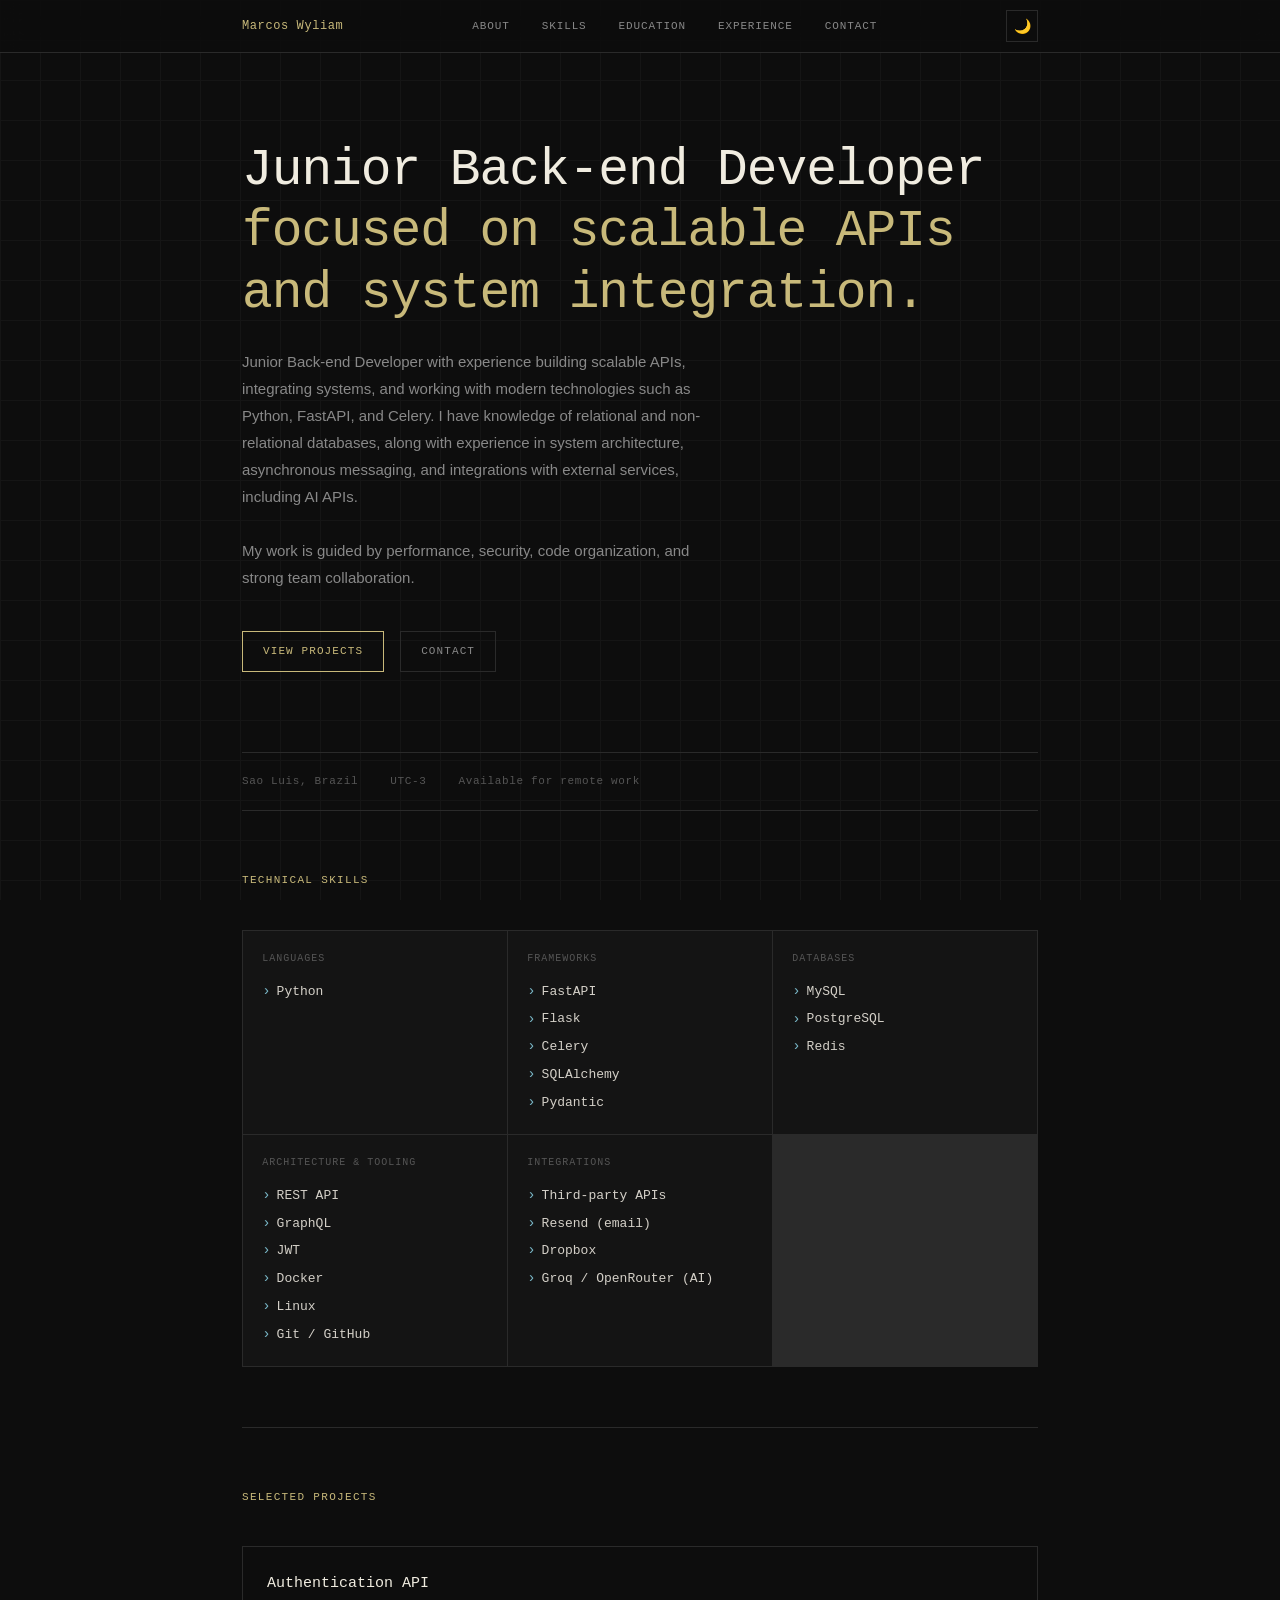
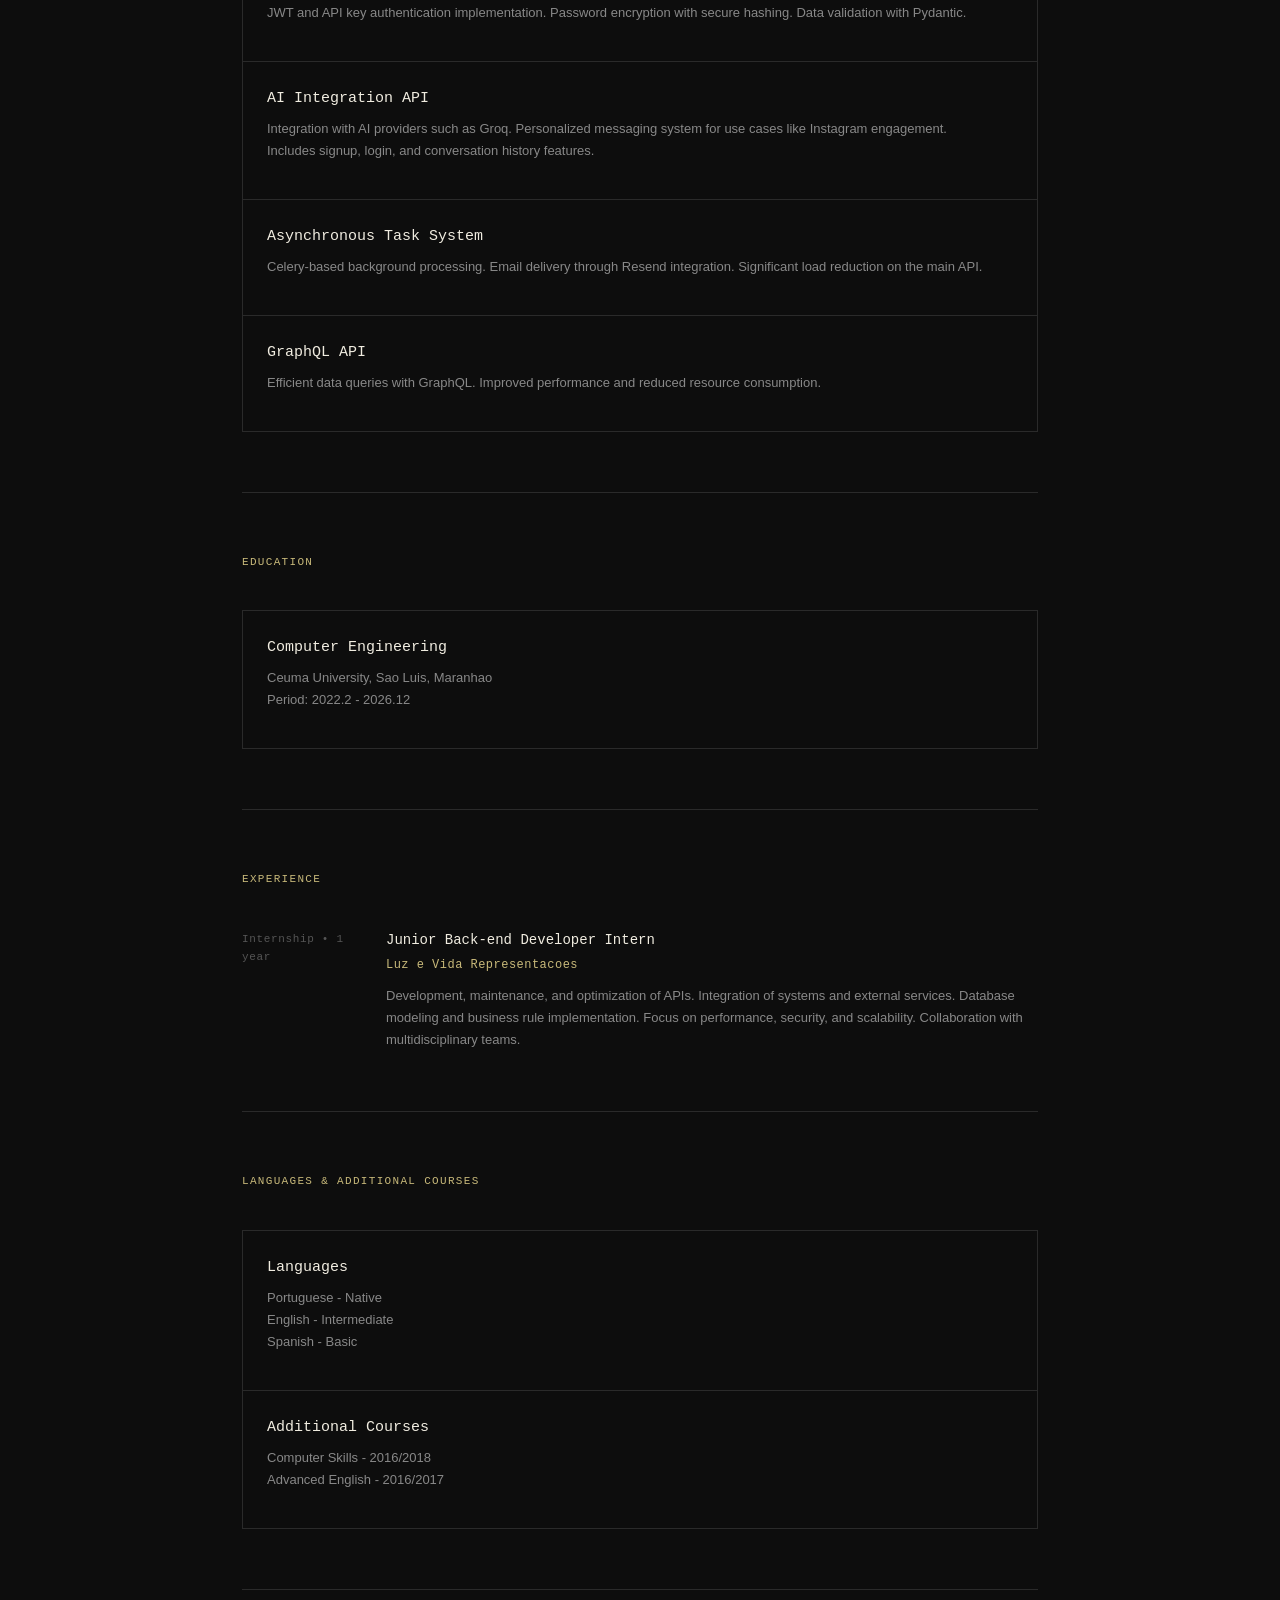
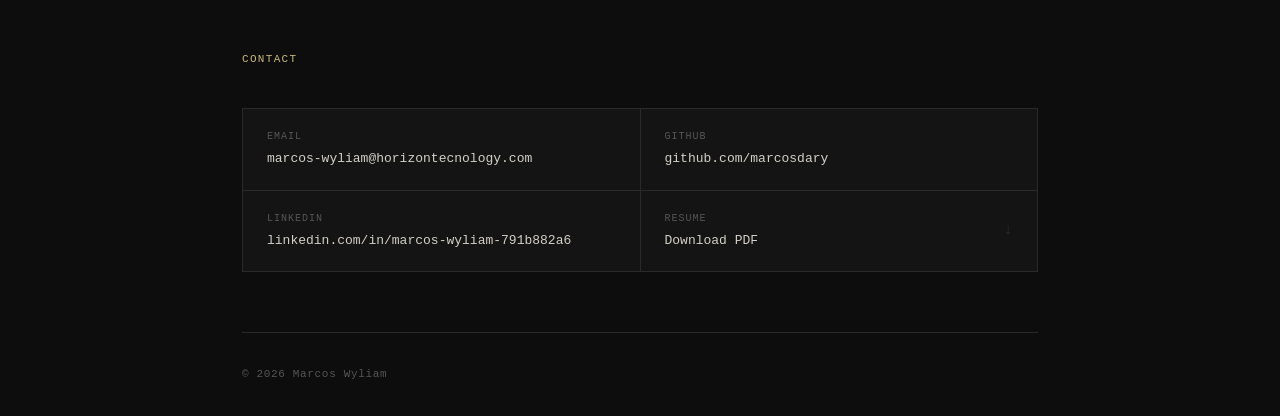
==== commit 4aa7c737: "Versão em inglês" ====
--- a/index.html
+++ b/index.html
@@ -22,10 +22,6 @@
       <li><a href="#contact">Contact</a></li>
     </ul>
     <div class="nav-actions">
-      <div class="lang-switch" aria-label="Language switcher">
-        <a href="index.html" class="lang-link">PT</a>
-        <a href="index-en.html" class="lang-link is-active">EN</a>
-      </div>
       <button id="theme-toggle" class="theme-toggle" aria-label="Toggle theme">
       🌙
       </button>
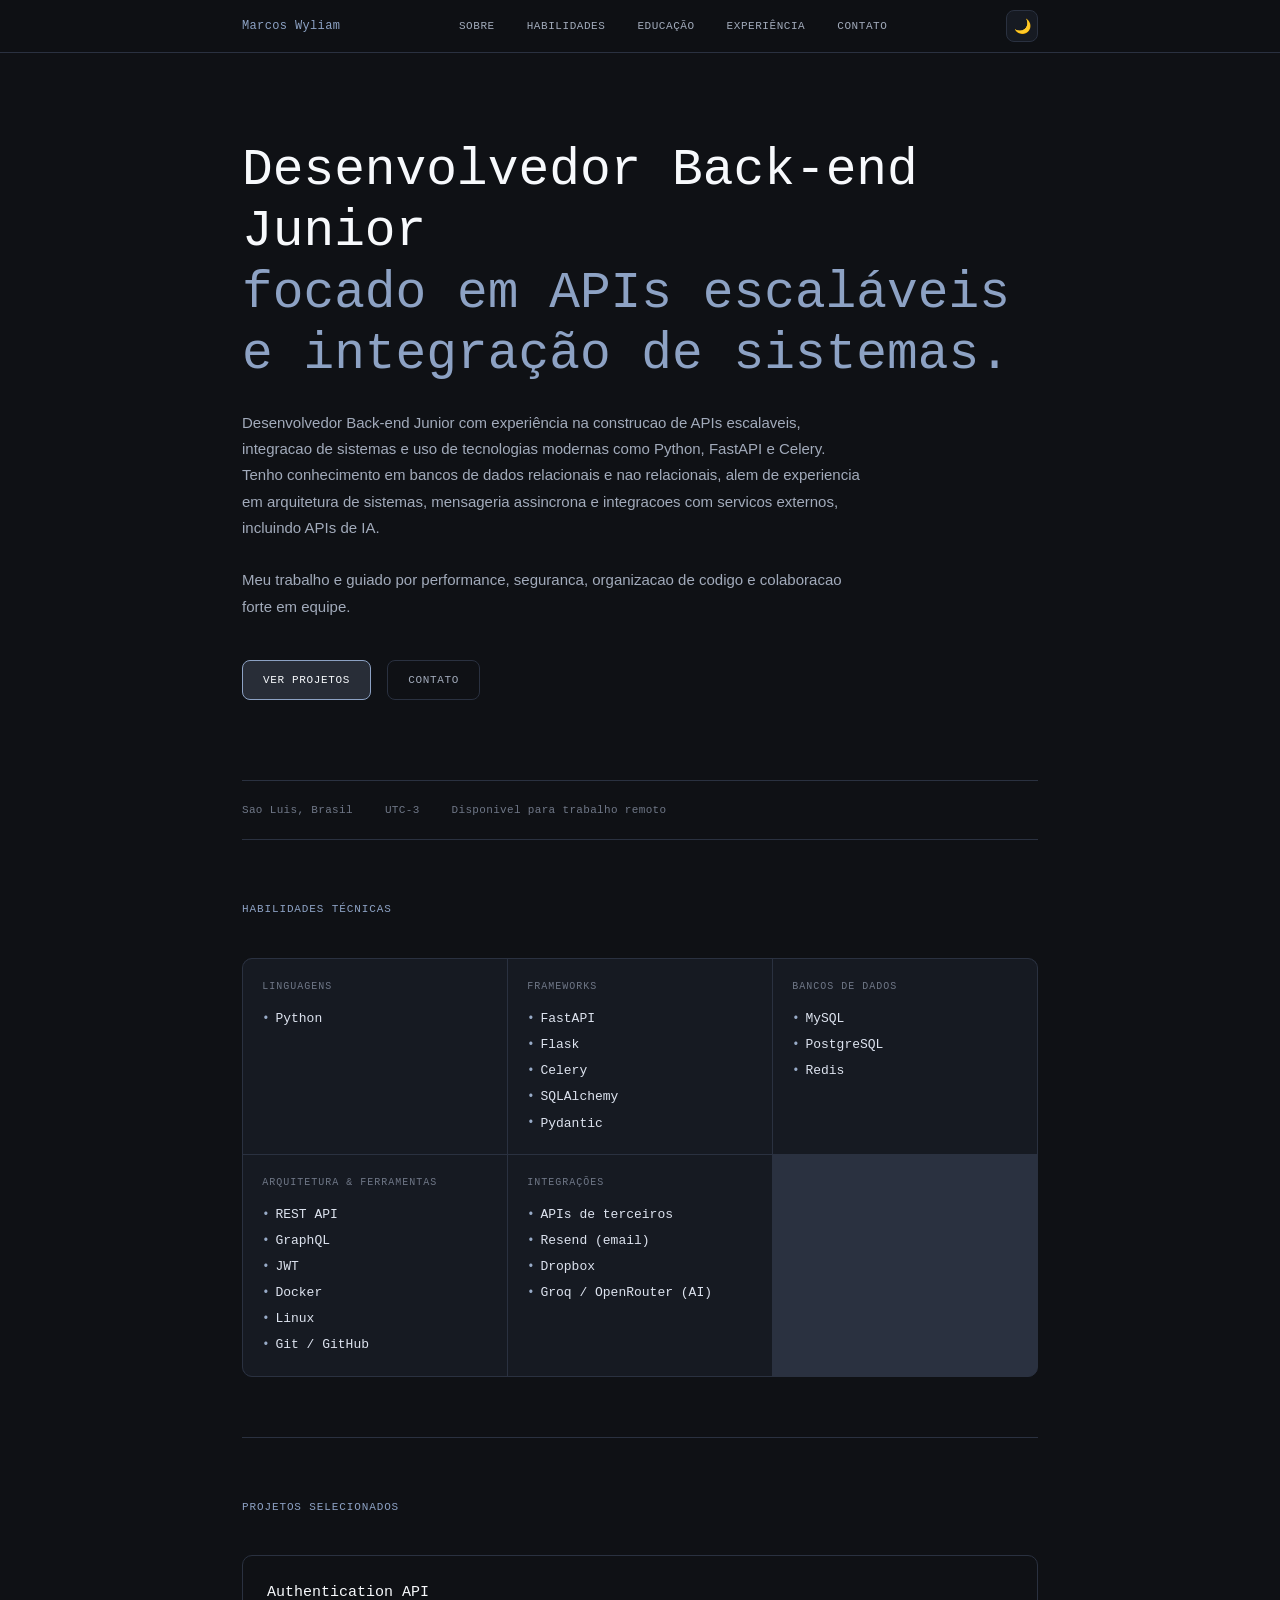
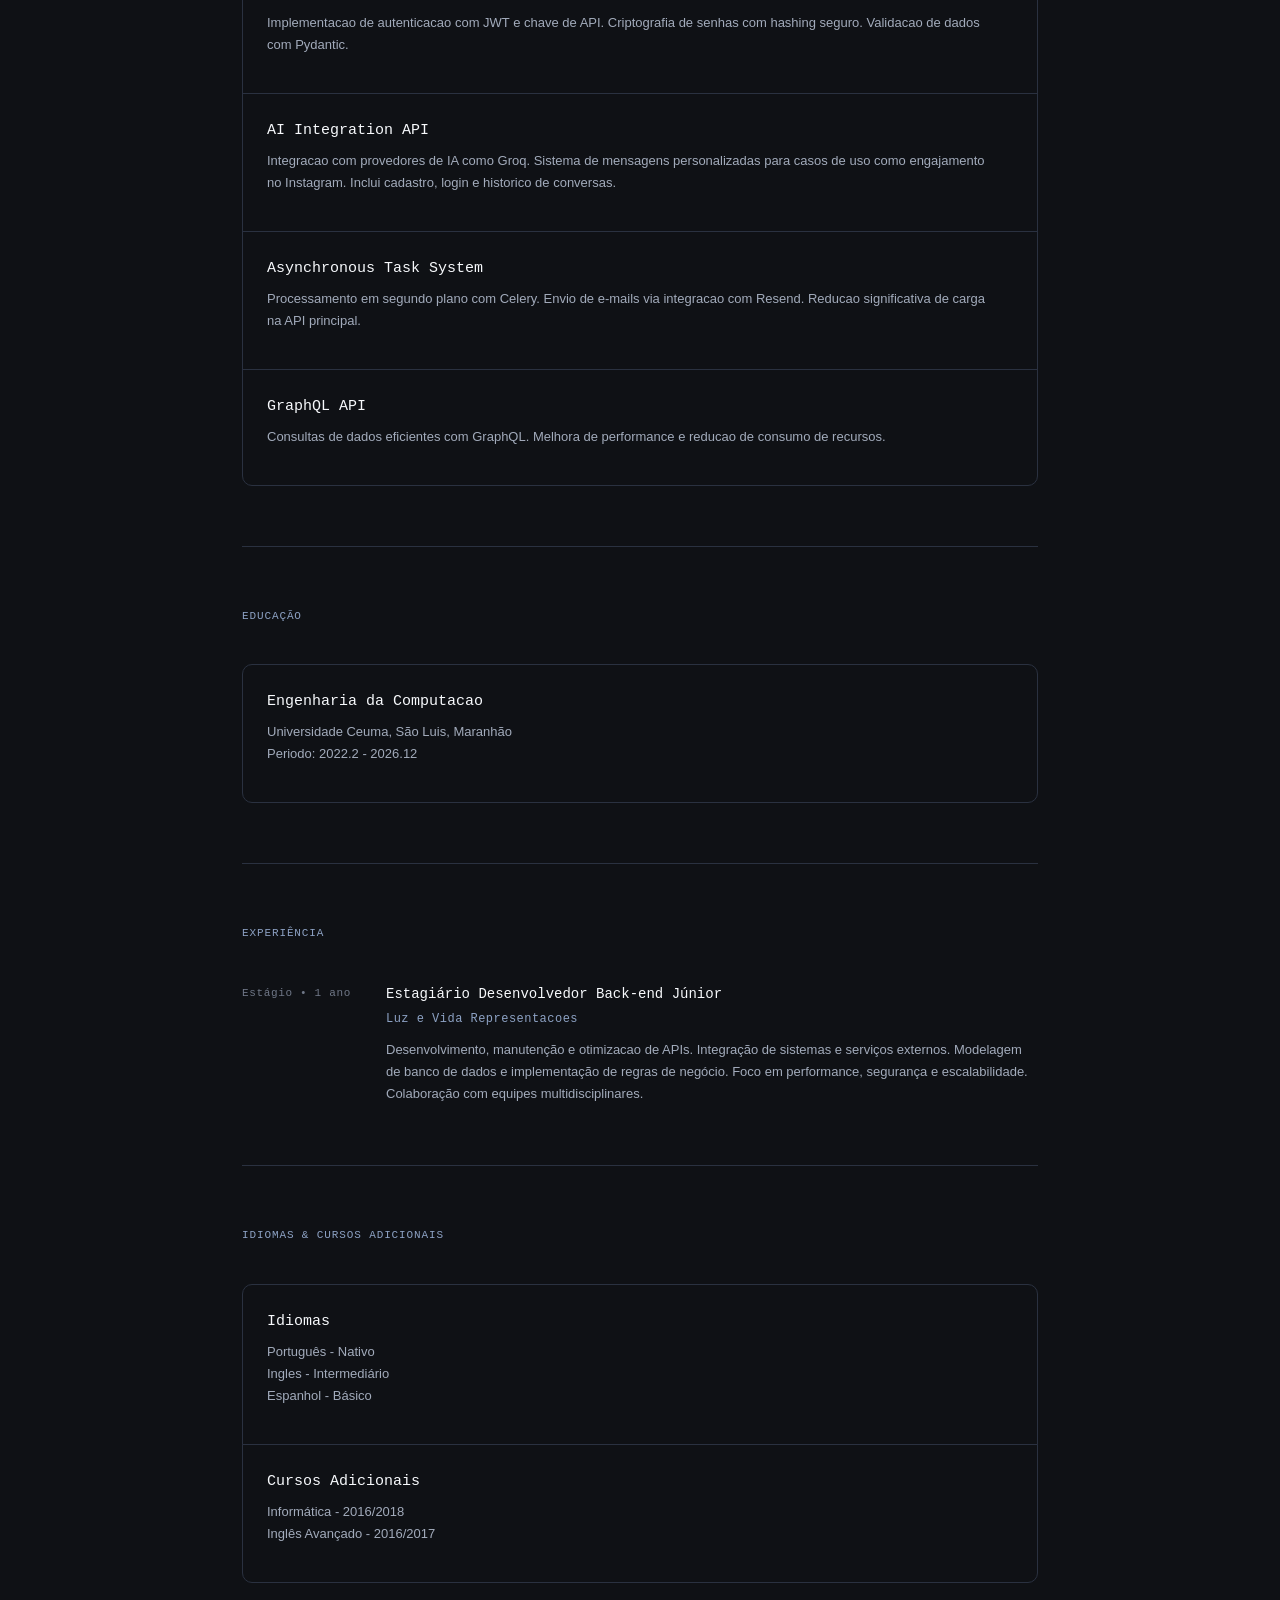
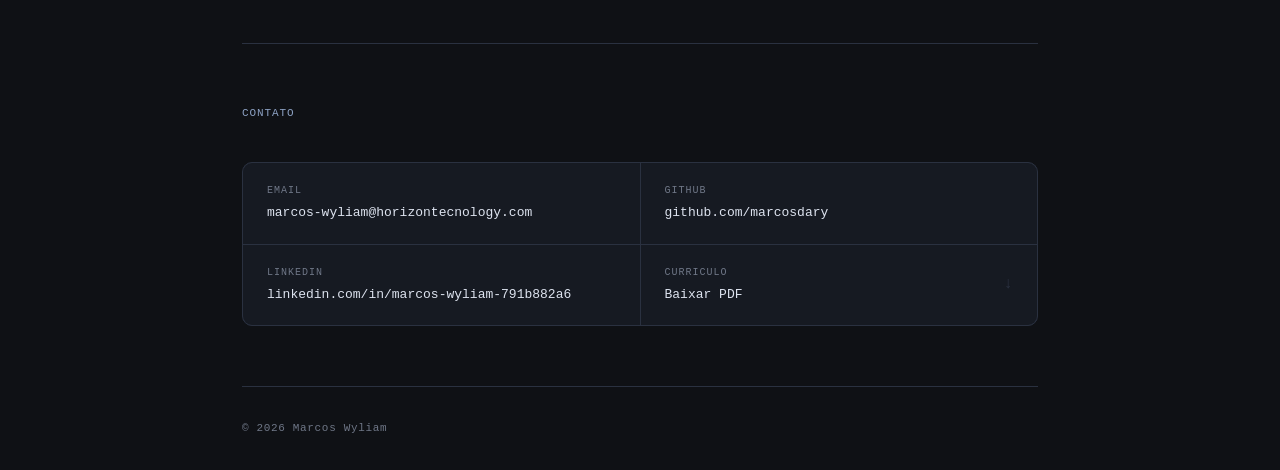
==== commit 76c37cfb: "Alterações no designer e textos" ====
--- a/index.html
+++ b/index.html
@@ -1,9 +1,9 @@
 <!DOCTYPE html>
-<html lang="en">
+<html lang="pt-BR">
 <head>
 <meta charset="UTF-8">
 <meta name="viewport" content="width=device-width, initial-scale=1.0">
-<title>Marcos Wyliam - Backend Engineer</title>
+<title>Marcos Wyliam - Engenheiro Backend</title>
 
 <link href="https://fonts.googleapis.com/css2?family=Inter:wght@300;400;500;600&display=swap" rel="stylesheet">
 <link rel="stylesheet" href="css/index.css">
@@ -15,14 +15,14 @@
   <div class="inner">
     <span class="nav-logo">Marcos Wyliam</span>
     <ul class="nav-links">
-      <li><a href="sobre-en.html" class="active">About</a></li>
-      <li><a href="#stack">Skills</a></li>
-      <li><a href="#education">Education</a></li>
-      <li><a href="#experience">Experience</a></li>
-      <li><a href="#contact">Contact</a></li>
+      <li><a href="about.html" class="active">Sobre</a></li>
+      <li><a href="#stack">Habilidades</a></li>
+      <li><a href="#education">Educação</a></li>
+      <li><a href="#experience">Experiência</a></li>
+      <li><a href="#contact">Contato</a></li>
     </ul>
     <div class="nav-actions">
-      <button id="theme-toggle" class="theme-toggle" aria-label="Toggle theme">
+      <button id="theme-toggle" class="theme-toggle" aria-label="Alternar tema">
       🌙
       </button>
     </div>
@@ -34,43 +34,43 @@
 <section class="hero">
 
   <h1 class="fade-in">
-    Junior Back-end Developer<br>
-    <span>focused on scalable APIs and system integration.</span>
+    Desenvolvedor Back-end Junior<br>
+    <span>focado em APIs escaláveis e integração de sistemas.</span>
   </h1>
 
   <p class="hero-desc fade-in">
-    Junior Back-end Developer with experience building scalable APIs, integrating systems, and working with modern technologies such as Python, FastAPI, and Celery. I have knowledge of relational and non-relational databases, along with experience in system architecture, asynchronous messaging, and integrations with external services, including AI APIs.<br><br>
-    My work is guided by performance, security, code organization, and strong team collaboration.
+    Desenvolvedor Back-end Junior com experiência na construcao de APIs escalaveis, integracao de sistemas e uso de tecnologias modernas como Python, FastAPI e Celery. Tenho conhecimento em bancos de dados relacionais e nao relacionais, alem de experiencia em arquitetura de sistemas, mensageria assincrona e integracoes com servicos externos, incluindo APIs de IA.<br><br>
+    Meu trabalho e guiado por performance, seguranca, organizacao de codigo e colaboracao forte em equipe.
   </p>
 
   <div class="hero-actions fade-in">
-    <a href="#projects" class="btn btn-primary">View projects</a>
-    <a href="#contact" class="btn btn-ghost">Contact</a>
+    <a href="#projects" class="btn btn-primary">Ver projetos</a>
+    <a href="#contact" class="btn btn-ghost">Contato</a>
   </div>
 
 </section>
 
 <div class="status-bar">
   <div class="status-item">
-    <span>Sao Luis, Brazil</span>
+    <span>Sao Luis, Brasil</span>
   </div>
   <div class="status-item">
     <span>UTC-3</span>
   </div>
   <div class="status-item">
-    <span>Available for remote work</span>
+    <span>Disponivel para trabalho remoto</span>
   </div>
 </div>
 
 <section id="stack">
   <div class="section-header">
-    <span class="section-title">Technical Skills</span>
+    <span class="section-title">Habilidades Técnicas</span>
   </div>
 
   <div class="skills-grid">
 
     <div class="skill-cell">
-      <div class="skill-cat">Languages</div>
+      <div class="skill-cat">Linguagens</div>
       <ul class="skill-list">
         <li>Python</li>
       </ul>
@@ -88,7 +88,7 @@
     </div>
 
     <div class="skill-cell">
-      <div class="skill-cat">Databases</div>
+      <div class="skill-cat">Bancos de dados</div>
       <ul class="skill-list">
         <li>MySQL</li>
         <li>PostgreSQL</li>
@@ -97,7 +97,7 @@
     </div>
 
     <div class="skill-cell">
-      <div class="skill-cat">Architecture &amp; Tooling</div>
+      <div class="skill-cat">Arquitetura &amp; Ferramentas</div>
       <ul class="skill-list">
         <li>REST API</li>
         <li>GraphQL</li>
@@ -109,9 +109,9 @@
     </div>
 
     <div class="skill-cell">
-      <div class="skill-cat">Integrations</div>
-      <ul class="skill-list">
-        <li>Third-party APIs</li>
+      <div class="skill-cat">Integrações</div>
+      <ul class="skill-list">
+        <li>APIs de terceiros</li>
         <li>Resend (email)</li>
         <li>Dropbox</li>
         <li>Groq / OpenRouter (AI)</li>
@@ -124,7 +124,7 @@
 <section id="projects">
 
   <div class="section-header">
-    <span class="section-title">Selected Projects</span>
+    <span class="section-title">Projetos Selecionados</span>
   </div>
 
   <div class="projects-list">
@@ -133,7 +133,7 @@
       <div>
         <div class="project-title">Authentication API</div>
         <p class="project-desc">
-          JWT and API key authentication implementation. Password encryption with secure hashing. Data validation with Pydantic.
+          Implementacao de autenticacao com JWT e chave de API. Criptografia de senhas com hashing seguro. Validacao de dados com Pydantic.
         </p>
       </div>
     </div>
@@ -142,28 +142,28 @@
       <div>
         <div class="project-title">AI Integration API</div>
         <p class="project-desc">
-          Integration with AI providers such as Groq. Personalized messaging system for use cases like Instagram engagement. Includes signup, login, and conversation history features.
-        </p>
-      </div>
-    </div>
-
-    <div class="project-item">
+          Integracao com provedores de IA como Groq. Sistema de mensagens personalizadas para casos de uso como engajamento no Instagram. Inclui cadastro, login e historico de conversas.
+        </p>
+      </div>
+    </div>
+
+    <a class="project-item" href="https://github.com/marcosdary/notification-system">
       <div>
         <div class="project-title">Asynchronous Task System</div>
         <p class="project-desc">
-          Celery-based background processing. Email delivery through Resend integration. Significant load reduction on the main API.
-        </p>
-      </div>
-    </div>
-
-    <div class="project-item">
+          Processamento em segundo plano com Celery. Envio de e-mails via integracao com Resend. Reducao significativa de carga na API principal.
+        </p>
+      </div>
+    </a>
+
+    <a class="project-item" href="https://github.com/marcosdary/graphql">
       <div>
         <div class="project-title">GraphQL API</div>
         <p class="project-desc">
-          Efficient data queries with GraphQL. Improved performance and reduced resource consumption.
-        </p>
-      </div>
-    </div>
+          Consultas de dados eficientes com GraphQL. Melhora de performance e reducao de consumo de recursos.
+        </p>
+      </div>
+    </a>
 
   </div>
 
@@ -172,17 +172,17 @@
 <section id="education">
 
   <div class="section-header">
-    <span class="section-title">Education</span>
+    <span class="section-title">Educação</span>
   </div>
 
   <div class="projects-list">
 
     <div class="project-item">
       <div>
-        <div class="project-title">Computer Engineering</div>
-        <p class="project-desc">
-          Ceuma University, Sao Luis, Maranhao<br>
-          Period: 2022.2 - 2026.12
+        <div class="project-title">Engenharia da Computacao</div>
+        <p class="project-desc">
+          Universidade Ceuma, São Luis, Maranhão<br>
+          Periodo: 2022.2 - 2026.12
         </p>
       </div>
     </div>
@@ -194,18 +194,18 @@
 <section id="experience">
 
   <div class="section-header">
-    <span class="section-title">Experience</span>
+    <span class="section-title">Experiência</span>
   </div>
 
   <div class="exp-list">
 
     <div class="exp-item">
-      <div class="exp-date">Internship • 1 year</div>
-      <div>
-        <div class="exp-role">Junior Back-end Developer Intern</div>
+      <div class="exp-date">Estágio • 1 ano</div>
+      <div>
+        <div class="exp-role">Estagiário Desenvolvedor Back-end Júnior</div>
         <div class="exp-company">Luz e Vida Representacoes</div>
         <p class="exp-desc">
-          Development, maintenance, and optimization of APIs. Integration of systems and external services. Database modeling and business rule implementation. Focus on performance, security, and scalability. Collaboration with multidisciplinary teams.
+          Desenvolvimento, manutenção e otimizacao de APIs. Integração de sistemas e serviços externos. Modelagem de banco de dados e implementação de regras de negócio. Foco em performance, segurança e escalabilidade. Colaboração com equipes multidisciplinares.
         </p>
       </div>
     </div>
@@ -217,28 +217,28 @@
 <section id="languages-courses">
 
   <div class="section-header">
-    <span class="section-title">Languages &amp; Additional Courses</span>
+    <span class="section-title">Idiomas &amp; Cursos Adicionais</span>
   </div>
 
   <div class="projects-list">
 
     <div class="project-item">
       <div>
-        <div class="project-title">Languages</div>
-        <p class="project-desc">
-          Portuguese - Native<br>
-          English - Intermediate<br>
-          Spanish - Basic
-        </p>
-      </div>
-    </div>
-
-    <div class="project-item">
-      <div>
-        <div class="project-title">Additional Courses</div>
-        <p class="project-desc">
-          Computer Skills - 2016/2018<br>
-          Advanced English - 2016/2017<br>
+        <div class="project-title">Idiomas</div>
+        <p class="project-desc">
+          Português - Nativo<br>
+          Ingles - Intermediário<br>
+          Espanhol - Básico
+        </p>
+      </div>
+    </div>
+
+    <div class="project-item">
+      <div>
+        <div class="project-title">Cursos Adicionais</div>
+        <p class="project-desc">
+          Informática - 2016/2018<br>
+          Inglês Avançado - 2016/2017<br>
         </p>
       </div>
     </div>
@@ -250,7 +250,7 @@
 <section id="contact">
 
   <div class="section-header">
-    <span class="section-title">Contact</span>
+    <span class="section-title">Contato</span>
   </div>
 
   <div class="contact-grid">
@@ -278,8 +278,8 @@
 
     <a class="contact-item" href="https://www.dropbox.com/scl/fi/s6e918vzge4zmp6oiteqc/Curr-culo-T-cnico.pdf?rlkey=0v9rh2v0jtq3ffehsfqm27zob&st=6l5jynys&dl=1" target="_blank">
       <div>
-        <div class="contact-label">Resume</div>
-        <div class="contact-value">Download PDF</div>
+        <div class="contact-label">Curriculo</div>
+        <div class="contact-value">Baixar PDF</div>
       </div>
       <span class="contact-icon">↓</span>
     </a>
--- a/css/index.css
+++ b/css/index.css
@@ -2,38 +2,38 @@
 
 /* TEMA ESCURO — padrão */
 :root {
-    --bg: #0d0d0d;
-    --bg2: #141414;
-    --bg3: #1a1a1a;
-    --line: #2a2a2a;
-    --muted: #555;
-    --sub: #888;
-    --text: #d4d0c8;
-    --bright: #f0ece0;
-    --accent: #c8b97a;
-    --accent2: #7ab8c8;
-    --green: #7ac87a;
-    --red: #c87a7a;
+    --bg: #0f1115;
+    --bg2: #161a22;
+    --bg3: #1d2330;
+    --line: #2a3140;
+    --muted: #6f7787;
+    --sub: #a2abbb;
+    --text: #dde3ef;
+    --bright: #f7f9fc;
+    --accent: #8da2c4;
+    --accent2: #98abc8;
+    --green: #7bbfa5;
+    --red: #d29494;
     --font-mono: 'IBM Plex Mono', monospace;
     --font-sans: 'IBM Plex Sans', sans-serif;
-    --nav-bg: rgba(13,13,13,0.85);
+    --nav-bg: rgba(15,17,21,0.78);
 }
 
 /* TEMA CLARO */
 [data-theme="light"] {
-    --bg: #f5f3ee;
-    --bg2: #eeece6;
-    --bg3: #e6e3da;
-    --line: #d0cdc4;
-    --muted: #a09d94;
-    --sub: #6b6860;
-    --text: #2e2c28;
-    --bright: #1a1816;
-    --accent: #8a6a1a;
-    --accent2: #1a6a8a;
-    --green: #2a7a2a;
-    --red: #8a2a2a;
-    --nav-bg: rgba(245,243,238,0.88);
+    --bg: #f7f8fa;
+    --bg2: #ffffff;
+    --bg3: #f1f4f9;
+    --line: #d8dee8;
+    --muted: #8f98a8;
+    --sub: #566174;
+    --text: #1d2430;
+    --bright: #11161f;
+    --accent: #5f769c;
+    --accent2: #6e83a6;
+    --green: #4e907a;
+    --red: #b46b6b;
+    --nav-bg: rgba(247,248,250,0.84);
 }
 
 html { scroll-behavior: smooth; }
@@ -50,31 +50,10 @@
 
 a { color: inherit; text-decoration: none; }
 
-/* GRID LINES */
-body::before {
-    content: '';
-    position: fixed;
-    inset: 0;
-    background-image:
-      linear-gradient(var(--line) 1px, transparent 1px),
-      linear-gradient(90deg, var(--line) 1px, transparent 1px);
-    background-size: 40px 40px;
-    opacity: 0.3;
-    pointer-events: none;
-    z-index: 0;
-    transition: opacity 0.3s ease;
-}
-
-[data-theme="light"] body::before {
-    opacity: 0.4;
-}
-
 .container {
     max-width: 860px;
     margin: 0 auto;
     padding: 0 2rem;
-    position: relative;
-    z-index: 1;
 }
 
 /* NAV */
@@ -83,7 +62,7 @@
     top: 0; left: 0; right: 0;
     z-index: 100;
     background: var(--nav-bg);
-    backdrop-filter: blur(12px);
+    backdrop-filter: blur(10px);
     border-bottom: 1px solid var(--line);
     transition: background 0.3s ease, border-color 0.3s ease;
 }
@@ -101,7 +80,7 @@
 .nav-logo {
     font-size: 12px;
     color: var(--accent);
-    letter-spacing: 0.05em;
+    letter-spacing: 0.03em;
 }
 
 .nav-links {
@@ -113,7 +92,7 @@
 .nav-links a {
     font-size: 11px;
     color: var(--sub);
-    letter-spacing: 0.08em;
+    letter-spacing: 0.05em;
     text-transform: uppercase;
     transition: color 0.2s;
 }
@@ -153,7 +132,7 @@
 
 /* THEME TOGGLE */
 #theme-toggle {
-    background: transparent;
+    background: var(--bg2);
     border: 1px solid var(--line);
     color: var(--sub);
     font-size: 14px;
@@ -163,13 +142,15 @@
     display: flex;
     align-items: center;
     justify-content: center;
-    transition: border-color 0.2s, background 0.2s;
+    border-radius: 8px;
+    transition: border-color 0.2s, background 0.2s, color 0.2s;
     line-height: 1;
 }
 
 #theme-toggle:hover {
     border-color: var(--accent);
-    background: var(--bg2);
+    background: var(--bg3);
+    color: var(--bright);
 }
 
 /* HERO */
@@ -181,7 +162,7 @@
 .hero-tag {
     font-size: 11px;
     color: var(--accent);
-    letter-spacing: 0.12em;
+    letter-spacing: 0.08em;
     text-transform: uppercase;
     margin-bottom: 1.5rem;
     display: flex;
@@ -204,7 +185,7 @@
     color: var(--bright);
     line-height: 1.2;
     margin-bottom: 1.5rem;
-    letter-spacing: -0.02em;
+    letter-spacing: 0;
 }
 
 .hero h1 span {
@@ -216,8 +197,8 @@
     font-size: 15px;
     font-weight: 300;
     color: var(--sub);
-    max-width: 480px;
-    line-height: 1.8;
+    max-width: 620px;
+    line-height: 1.75;
     margin-bottom: 2.5rem;
 }
 
@@ -230,24 +211,25 @@
 .btn {
     font-family: var(--font-mono);
     font-size: 11px;
-    letter-spacing: 0.1em;
+    letter-spacing: 0.06em;
     text-transform: uppercase;
     padding: 10px 20px;
     border: 1px solid;
     cursor: pointer;
-    transition: all 0.2s;
+    border-radius: 8px;
+    transition: all 0.2s ease;
     display: inline-block;
 }
 
 .btn-primary {
     border-color: var(--accent);
-    color: var(--accent);
-    background: transparent;
+    color: var(--bright);
+    background: color-mix(in srgb, var(--accent) 20%, transparent);
 }
 
 .btn-primary:hover {
-    background: var(--accent);
-    color: var(--bg);
+    background: color-mix(in srgb, var(--accent) 32%, transparent);
+    border-color: color-mix(in srgb, var(--accent) 70%, var(--line));
 }
 
 .btn-ghost {
@@ -270,7 +252,7 @@
     border-bottom: 1px solid var(--line);
     font-size: 11px;
     color: var(--muted);
-    letter-spacing: 0.06em;
+    letter-spacing: 0.03em;
 }
 
 .status-item {
@@ -315,7 +297,7 @@
 .section-title {
     font-size: 11px;
     color: var(--accent);
-    letter-spacing: 0.12em;
+    letter-spacing: 0.08em;
     text-transform: uppercase;
 }
 
@@ -332,12 +314,14 @@
     gap: 1px;
     background: var(--line);
     border: 1px solid var(--line);
+    border-radius: 10px;
+    overflow: hidden;
 }
 
 .skill-cell {
     background: var(--bg2);
     padding: 1.2rem;
-    transition: background 0.2s;
+    transition: background 0.2s ease;
 }
 
 .skill-cell:hover { background: var(--bg3); }
@@ -366,9 +350,9 @@
 }
 
 .skill-list li::before {
-    content: '›';
+    content: '•';
     color: var(--accent2);
-    font-size: 14px;
+    font-size: 12px;
 }
 
 /* PROJECTS */
@@ -385,12 +369,25 @@
     grid-template-columns: 1fr auto;
     gap: 1.5rem;
     padding: 1.5rem;
-    transition: background 0.2s;
+    transition: background 0.2s ease, border-color 0.2s ease;
     cursor: pointer;
     align-items: start;
 }
 
-.project-item:hover { background: var(--bg2); }
+.project-item:hover {
+    background: var(--bg2);
+    border-color: color-mix(in srgb, var(--accent) 40%, var(--line));
+}
+
+.project-item:first-child {
+    border-top-left-radius: 10px;
+    border-top-right-radius: 10px;
+}
+
+.project-item:last-child {
+    border-bottom-left-radius: 10px;
+    border-bottom-right-radius: 10px;
+}
 
 .project-meta {
     display: flex;
@@ -408,7 +405,7 @@
 .project-lang {
     font-size: 10px;
     color: var(--accent2);
-    border: 1px solid var(--accent2);
+    border: 1px solid color-mix(in srgb, var(--accent2) 55%, var(--line));
     padding: 1px 6px;
     letter-spacing: 0.06em;
 }
@@ -438,7 +435,8 @@
 .tag {
     font-size: 10px;
     color: var(--muted);
-    background: var(--bg3);
+    background: color-mix(in srgb, var(--bg3) 85%, transparent);
+    border-radius: 999px;
     padding: 2px 8px;
     letter-spacing: 0.06em;
 }
@@ -505,6 +503,8 @@
     gap: 1px;
     background: var(--line);
     border: 1px solid var(--line);
+    border-radius: 10px;
+    overflow: hidden;
 }
 
 .contact-item {
@@ -513,7 +513,7 @@
     display: flex;
     align-items: center;
     justify-content: space-between;
-    transition: background 0.2s;
+    transition: background 0.2s ease;
     cursor: pointer;
 }
 
